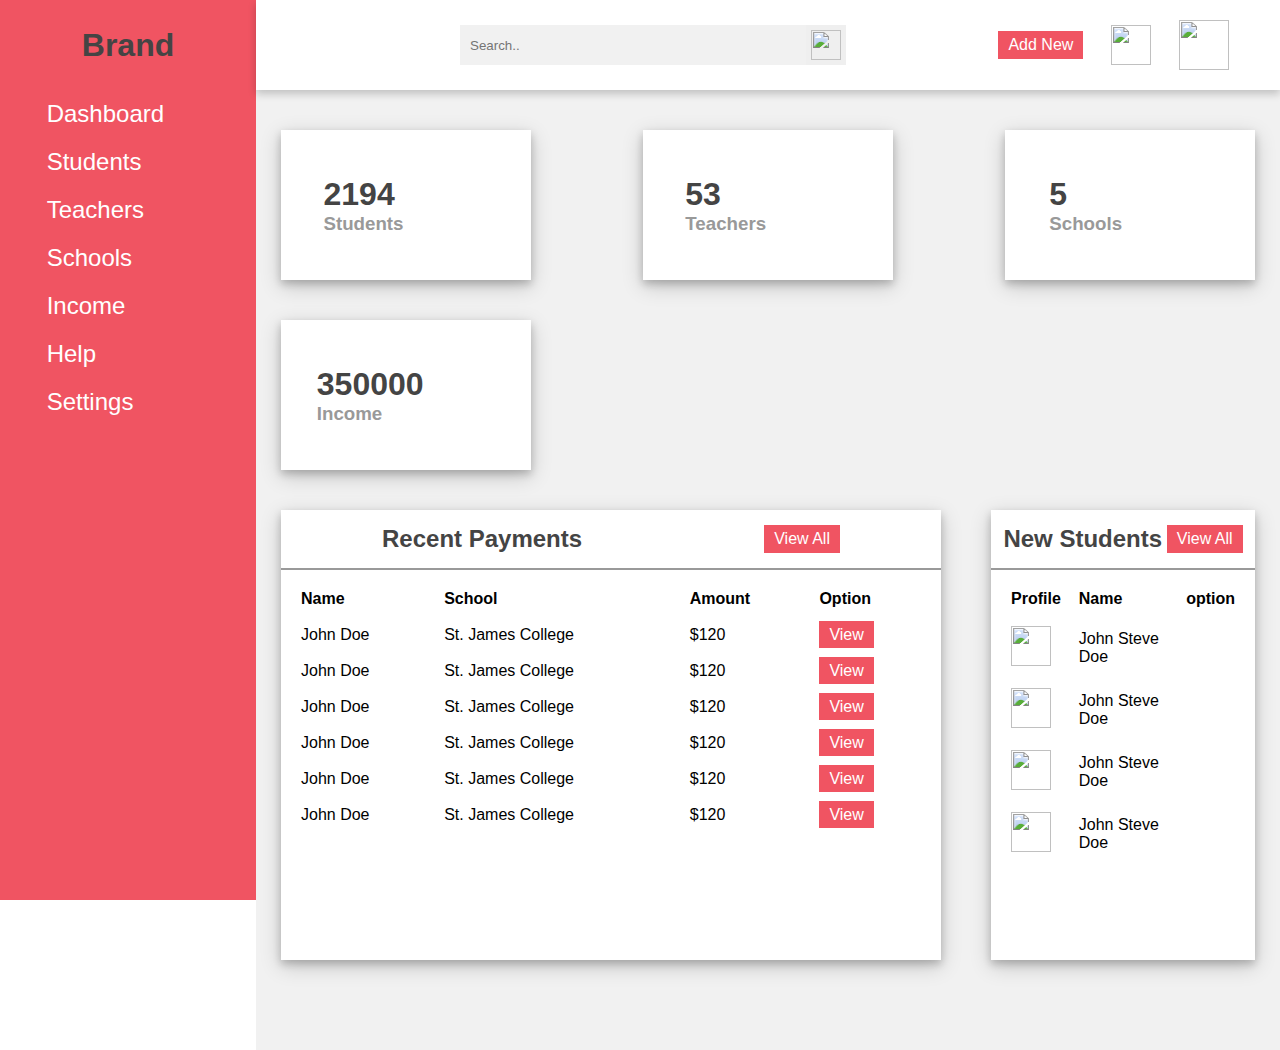
==== templates/dashboard.html @ 22568eae "first commit" ====
<!DOCTYPE html>
<html lang="en">
  <head>
    <meta charset="UTF-8" />
    <meta http-equiv="X-UA-Compatible" content="IE=edge" />
    <meta name="viewport" content="width=device-width, initial-scale=1.0" />
    <link rel="stylesheet" href="../assets/css/dashboardstyle.css" />
    <title>Admin Panel</title>
  </head>

  <body>
    <div class="side-menu">
      <div class="brand-name">
        <h1>Brand</h1>
      </div>
      <ul>
        <li>
          <img src="dashboard (2).png" alt="" />&nbsp; <span>Dashboard</span>
        </li>
        <li>
          <img src="reading-book (1).png" alt="" />&nbsp;<span>Students</span>
        </li>
        <li><img src="teacher2.png" alt="" />&nbsp;<span>Teachers</span></li>
        <li><img src="school.png" alt="" />&nbsp;<span>Schools</span></li>
        <li><img src="payment.png" alt="" />&nbsp;<span>Income</span></li>
        <li>
          <img src="help-web-button.png" alt="" />&nbsp; <span>Help</span>
        </li>
        <li><img src="settings.png" alt="" />&nbsp;<span>Settings</span></li>
      </ul>
    </div>
    <div class="container">
      <div class="header">
        <div class="nav">
          <div class="search">
            <input type="text" placeholder="Search.." />
            <button type="submit"><img src="search.png" alt="" /></button>
          </div>
          <div class="user">
            <a href="#" class="btn">Add New</a>
            <img src="notifications.png" alt="" />
            <div class="img-case">
              <img src="user.png" alt="" />
            </div>
          </div>
        </div>
      </div>
      <div class="content">
        <div class="cards">
          <div class="card">
            <div class="box">
              <h1>2194</h1>
              <h3>Students</h3>
            </div>
            <div class="icon-case">
              <img src="students.png" alt="" />
            </div>
          </div>
          <div class="card">
            <div class="box">
              <h1>53</h1>
              <h3>Teachers</h3>
            </div>
            <div class="icon-case">
              <img src="teachers.png" alt="" />
            </div>
          </div>
          <div class="card">
            <div class="box">
              <h1>5</h1>
              <h3>Schools</h3>
            </div>
            <div class="icon-case">
              <img src="schools.png" alt="" />
            </div>
          </div>
          <div class="card">
            <div class="box">
              <h1>350000</h1>
              <h3>Income</h3>
            </div>
            <div class="icon-case">
              <img src="income.png" alt="" />
            </div>
          </div>
        </div>
        <div class="content-2">
          <div class="recent-payments">
            <div class="title">
              <h2>Recent Payments</h2>
              <a href="#" class="btn">View All</a>
            </div>
            <table>
              <tr>
                <th>Name</th>
                <th>School</th>
                <th>Amount</th>
                <th>Option</th>
              </tr>
              <tr>
                <td>John Doe</td>
                <td>St. James College</td>
                <td>$120</td>
                <td><a href="#" class="btn">View</a></td>
              </tr>
              <tr>
                <td>John Doe</td>
                <td>St. James College</td>
                <td>$120</td>
                <td><a href="#" class="btn">View</a></td>
              </tr>
              <tr>
                <td>John Doe</td>
                <td>St. James College</td>
                <td>$120</td>
                <td><a href="#" class="btn">View</a></td>
              </tr>
              <tr>
                <td>John Doe</td>
                <td>St. James College</td>
                <td>$120</td>
                <td><a href="#" class="btn">View</a></td>
              </tr>
              <tr>
                <td>John Doe</td>
                <td>St. James College</td>
                <td>$120</td>
                <td><a href="#" class="btn">View</a></td>
              </tr>
              <tr>
                <td>John Doe</td>
                <td>St. James College</td>
                <td>$120</td>
                <td><a href="#" class="btn">View</a></td>
              </tr>
            </table>
          </div>
          <div class="new-students">
            <div class="title">
              <h2>New Students</h2>
              <a href="#" class="btn">View All</a>
            </div>
            <table>
              <tr>
                <th>Profile</th>
                <th>Name</th>
                <th>option</th>
              </tr>
              <tr>
                <td><img src="user.png" alt="" /></td>
                <td>John Steve Doe</td>
                <td><img src="info.png" alt="" /></td>
              </tr>
              <tr>
                <td><img src="user.png" alt="" /></td>
                <td>John Steve Doe</td>
                <td><img src="info.png" alt="" /></td>
              </tr>
              <tr>
                <td><img src="user.png" alt="" /></td>
                <td>John Steve Doe</td>
                <td><img src="info.png" alt="" /></td>
              </tr>
              <tr>
                <td><img src="user.png" alt="" /></td>
                <td>John Steve Doe</td>
                <td><img src="info.png" alt="" /></td>
              </tr>
            </table>
          </div>
        </div>
      </div>
    </div>
  </body>
</html>
---- assets/css/dashboardstyle.css ----
* {
    margin: 0;
    padding: 0;
    box-sizing: border-box;
    font-family: 'Poppins', sans-serif;
}
body {
    min-height: 100vh;
}
a {
    text-decoration: none;
}
li {
    list-style: none;
}
h1,
h2 {
    color: #444;
}
h3 {
    color: #999;
}
.btn {
    background: #f05462;
    color: white;
    padding: 5px 10px;
    text-align: center;
}
.btn:hover {
    color: #f05462;
    background: white;
    padding: 3px 8px;
    border: 2px solid #f05462;
}
.title {
    display: flex;
    align-items: center;
    justify-content: space-around;
    padding: 15px 10px;
    border-bottom: 2px solid #999;
}
table {
    padding: 10px;
}
th,
td {
    text-align: left;
    padding: 8px;
}
.side-menu {
    position: fixed;
    background: #f05462;
    width: 20vw;
    min-height: 100vh;
    display: flex;
    flex-direction: column;
}
.side-menu .brand-name {
    height: 10vh;
    display: flex;
    align-items: center;
    justify-content: center;
}
.side-menu li {
    font-size: 24px;
    padding: 10px 40px;
    color: white;
    display: flex;
    align-items: center;
}
.side-menu li:hover {
    background: white;
    color: #f05462;
}
.container {
    position: absolute;
    right: 0;
    width: 80vw;
    height: 100vh;
    background: #f1f1f1;
}
.container .header {
    position: fixed;
    top: 0;
    right: 0;
    width: 80vw;
    height: 10vh;
    background: white;
    display: flex;
    align-items: center;
    justify-content: center;
    box-shadow: 0 4px 8px 0 rgba(0, 0, 0, 0.2);
    z-index: 1;
}
.container .header .nav {
    width: 90%;
    display: flex;
    align-items: center;
}
.container .header .nav .search {
    flex: 3;
    display: flex;
    justify-content: center;
}
.container .header .nav .search input[type=text] {
    border: none;
    background: #f1f1f1;
    padding: 10px;
    width: 50%;
}
.container .header .nav .search button {
    width: 40px;
    height: 40px;
    border: none;
    display: flex;
    align-items: center;
    justify-content: center;
}
.container .header .nav .search button img {
    width: 30px;
    height: 30px;
}
.container .header .nav .user {
    flex: 1;
    display: flex;
    justify-content: space-between;
    align-items: center;
}
.container .header .nav .user img {
    width: 40px;
    height: 40px;
}
.container .header .nav .user .img-case {
    position: relative;
    width: 50px;
    height: 50px;
}
.container .header .nav .user .img-case img {
    position: absolute;
    top: 0;
    left: 0;
    width: 100%;
    height: 100%;
}
.container .content {
    position: relative;
    margin-top: 10vh;
    min-height: 90vh;
    background: #f1f1f1;
}
.container .content .cards {
    padding: 20px 15px;
    display: flex;
    align-items: center;
    justify-content: space-between;
    flex-wrap: wrap;
}
.container .content .cards .card {
    width: 250px;
    height: 150px;
    background: white;
    margin: 20px 10px;
    display: flex;
    align-items: center;
    justify-content: space-around;
    box-shadow: 0 4px 8px 0 rgba(0, 0, 0, 0.2), 0 6px 20px 0 rgba(0, 0, 0, 0.19);
}
.container .content .content-2 {
    min-height: 60vh;
    display: flex;
    justify-content: space-around;
    align-items: flex-start;
    flex-wrap: wrap;
}
.container .content .content-2 .recent-payments {
    min-height: 50vh;
    flex: 5;
    background: white;
    margin: 0 25px 25px 25px;
    box-shadow: 0 4px 8px 0 rgba(0, 0, 0, 0.2), 0 6px 20px 0 rgba(0, 0, 0, 0.19);
    display: flex;
    flex-direction: column;
}
.container .content .content-2 .new-students {
    flex: 2;
    background: white;
    min-height: 50vh;
    margin: 0 25px;
    box-shadow: 0 4px 8px 0 rgba(0, 0, 0, 0.2), 0 6px 20px 0 rgba(0, 0, 0, 0.19);
    display: flex;
    flex-direction: column;
}
.container .content .content-2 .new-students table td:nth-child(1) img {
    height: 40px;
    width: 40px;
}
@media screen and (max-width: 1050px) {
    .side-menu li {
        font-size: 18px;
    }
}
@media screen and (max-width: 940px) {
    .side-menu li span {
        display: none;
    }
    .side-menu {
        align-items: center;
    }
    .side-menu li img {
        width: 40px;
        height: 40px;
    }
    .side-menu li:hover {
        background: #f05462;
        padding: 8px 38px;
        border: 2px solid white;
    }
}
@media screen and (max-width:536px) {
    .brand-name h1 {
        font-size: 16px;
    }
    .container .content .cards {
        justify-content: center;
    }
    .side-menu li img {
        width: 30px;
        height: 30px;
    }
    .container .content .content-2 .recent-payments table th:nth-child(2),
    .container .content .content-2 .recent-payments table td:nth-child(2) {
        display: none;
    }
}
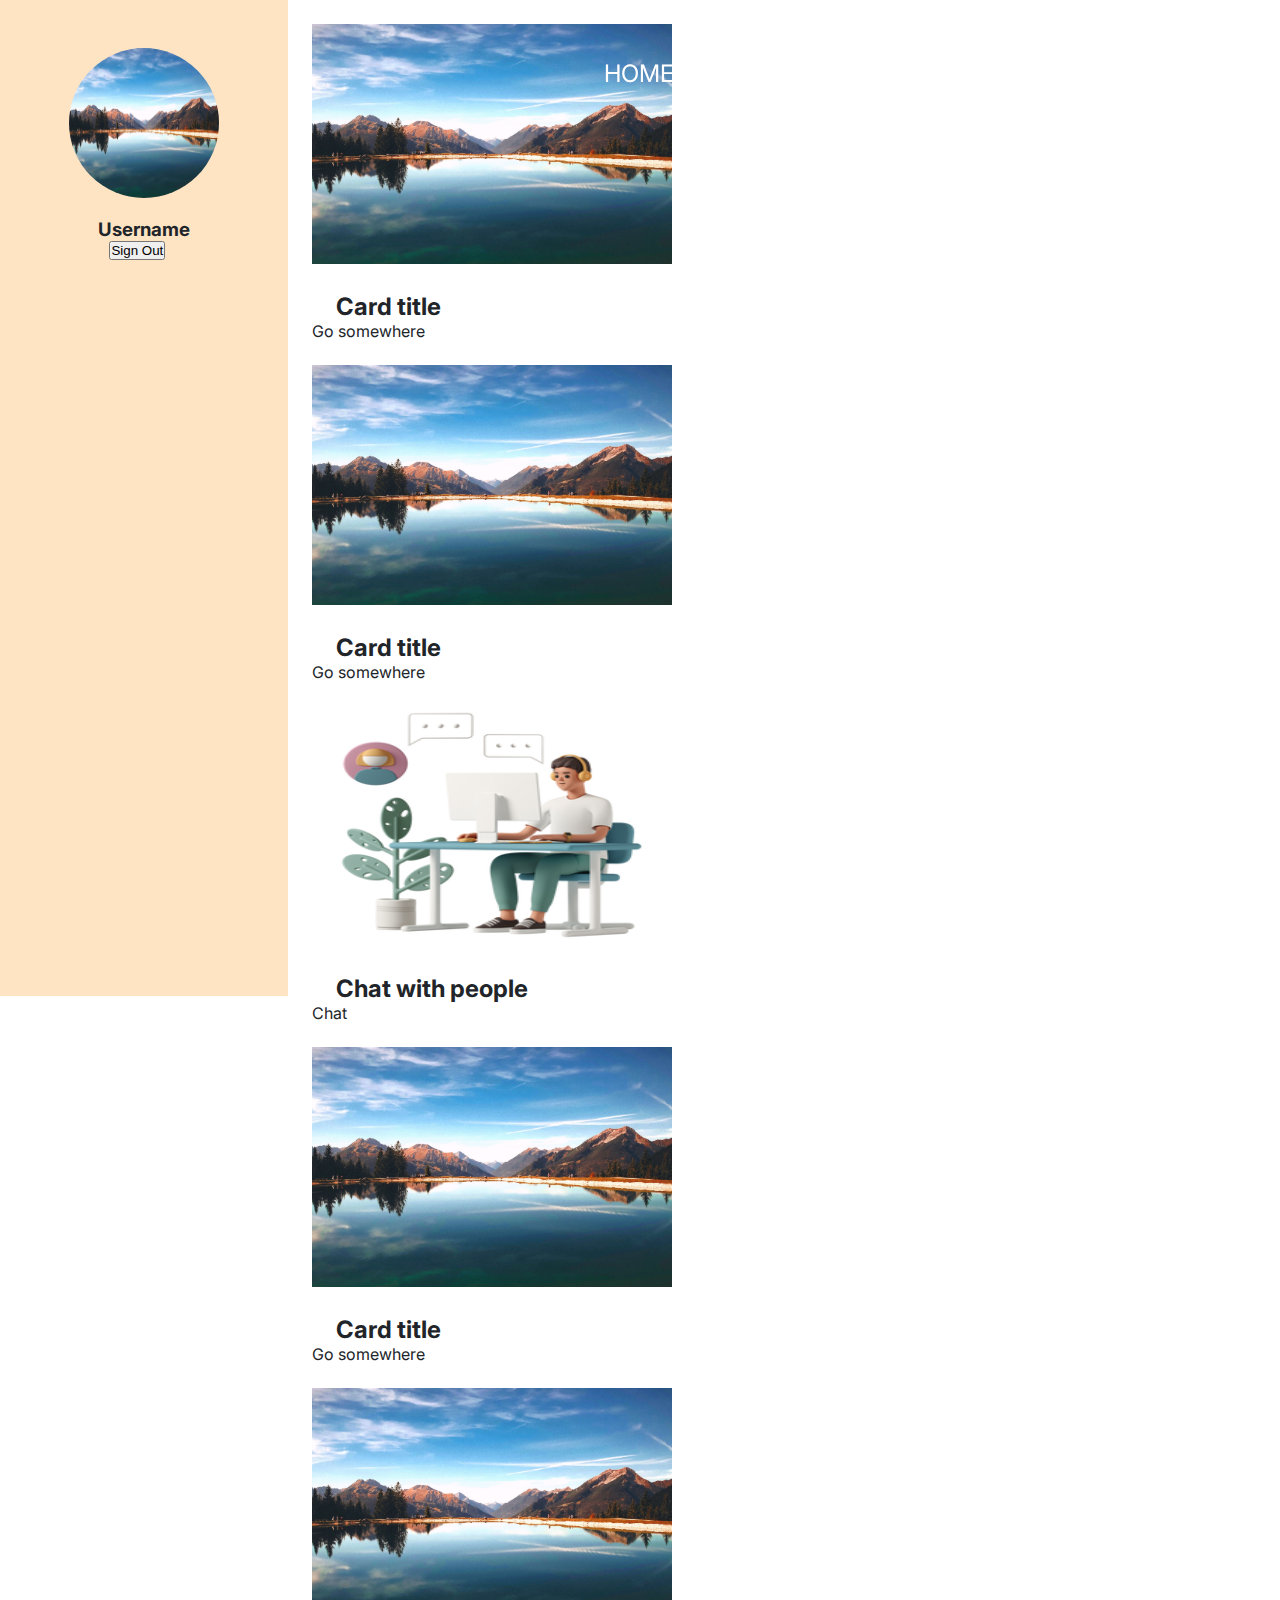
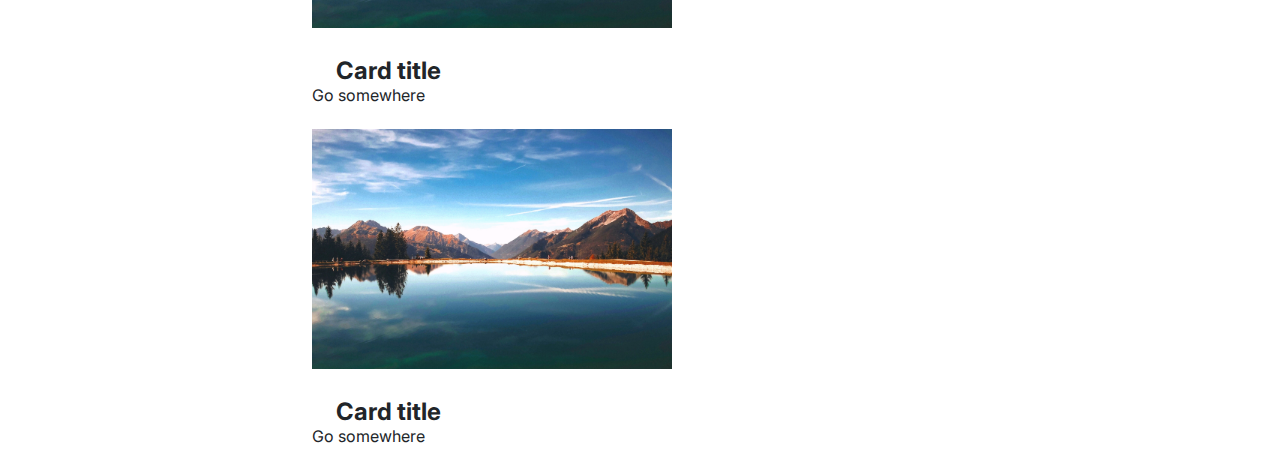
==== commit 6e7f45c9: "add dashboard" ====
--- a/templates/dashboard.html
+++ b/templates/dashboard.html
@@ -1,175 +1,100 @@
 <!DOCTYPE html>
 <html lang="en">
-  <head>
-    <meta charset="UTF-8" />
-    <meta http-equiv="X-UA-Compatible" content="IE=edge" />
-    <meta name="viewport" content="width=device-width, initial-scale=1.0" />
-    <link rel="stylesheet" href="../assets/css/dashboardstyle.css" />
-    <title>Admin Panel</title>
-  </head>
+<head>
+  <meta charset="UTF-8">
+  <meta http-equiv="X-UA-Compatible" content="IE=edge">
+  <meta name="viewport" content="width=device-width, initial-scale=1.0">
+  <title>Dashboard</title>
+  <link href="https://cdn.jsdelivr.net/npm/bootstrap@5.2.0/dist/css/bootstrap.min.css" rel="stylesheet" integrity="sha384-gH2yIJqKdNHPEq0n4Mqa/HGKIhSkIHeL5AyhkYV8i59U5AR6csBvApHHNl/vI1Bx" crossorigin="anonymous">
+  <link rel="stylesheet" href="../assets/css/dashboardstyle.css">
+  <link rel="stylesheet" href="../assets/css/style.css">
+  <style>
+    .navbar{
+      position: relative;
+      top: 0;
+    }
+  </style>
+</head>
+<body>
+  <nav id="navbar" class="navbar">
+    <input type="checkbox" id="check">
+    <label for="check">
+        <div class="burger" id="burger">
+            <div class="line"></div>
+            <div class="line"></div>
+            <div class="line"></div>
+        </div>
+    </label>
+    
+    <label class="logo" onclick="location.href='../index'"><i class="fa fa-earth"></i> Travel
+</label>
+    <ul class="nav-list">
+        <li><a href="../templates/index.html">Home</a></li>
+        <li><a href="../templates/dashboard.html">dashboard</a></li>
+        <li><a href="signup.html">Signup</a></li>
+        <li><a href="login.html">Login</a></li>
+    </ul>
+</nav>
+  <div class="sidebar">
+    <div class="icon"><img src="../assets/images/1.jpg" alt=""></div>
+    <h3 class="username">Username</h3>
+    <button class="signoutbtn">Sign Out</button>
+  </div>
+  <div class="container text-center">
+    <div class="row">
+      <div class="col"><div class="card"   >
+        <img src="../assets/images/1.jpg" class="card-img-top" alt="...">
+        <div class="card-body">
+          <h5 class="card-title">Card title</h5>
+           
+          <a href="#" class="btn btn-primary">Go somewhere</a>
+        </div>
+      </div></div>
+      <div class="col"><div class="card" >
+        <img src="../assets/images/1.jpg" class="card-img-top" alt="...">
+        <div class="card-body">
+          <h5 class="card-title">Card title</h5>
+           
+          <a href="#" class="btn btn-primary">Go somewhere</a>
+        </div>
+      </div></div>
+      <div class="col"><div class="card"   >
+        <img src="../assets/images/chat.png" class="card-img-top" alt="...">
+        <div class="card-body">
+          <h5 class="card-title">Chat with people</h5>
+           
+          <a href="#" class="btn btn-primary">Chat</a>
+        </div>
+      </div></div>
+    </div>
+    <div class="row">
+      <div class="col"><div class="card"   >
+        <img src="../assets/images/1.jpg" class="card-img-top" alt="...">
+        <div class="card-body">
+          <h5 class="card-title">Card title</h5>
+           
+          <a href="#" class="btn btn-primary">Go somewhere</a>
+        </div>
+      </div></div>
+      <div class="col"><div class="card"   >
+        <img src="../assets/images/1.jpg" class="card-img-top" alt="...">
+        <div class="card-body">
+          <h5 class="card-title">Card title</h5>
+           
+          <a href="#" class="btn btn-primary">Go somewhere</a>
+        </div>
+      </div></div>
+      <div class="col"><div class="card"   >
+        <img src="../assets/images/1.jpg" class="card-img-top" alt="...">
+        <div class="card-body">
+          <h5 class="card-title">Card title</h5>
+           
+          <a href="#" class="btn btn-primary">Go somewhere</a>
+        </div>
+      </div></div>
+    </div>
+  </div>
+</body>
+<script src="https://cdn.jsdelivr.net/npm/bootstrap@5.2.0/dist/js/bootstrap.bundle.min.js" integrity="sha384-A3rJD856KowSb7dwlZdYEkO39Gagi7vIsF0jrRAoQmDKKtQBHUuLZ9AsSv4jD4Xa" crossorigin="anonymous"></script>
 
-  <body>
-    <div class="side-menu">
-      <div class="brand-name">
-        <h1>Brand</h1>
-      </div>
-      <ul>
-        <li>
-          <img src="dashboard (2).png" alt="" />&nbsp; <span>Dashboard</span>
-        </li>
-        <li>
-          <img src="reading-book (1).png" alt="" />&nbsp;<span>Students</span>
-        </li>
-        <li><img src="teacher2.png" alt="" />&nbsp;<span>Teachers</span></li>
-        <li><img src="school.png" alt="" />&nbsp;<span>Schools</span></li>
-        <li><img src="payment.png" alt="" />&nbsp;<span>Income</span></li>
-        <li>
-          <img src="help-web-button.png" alt="" />&nbsp; <span>Help</span>
-        </li>
-        <li><img src="settings.png" alt="" />&nbsp;<span>Settings</span></li>
-      </ul>
-    </div>
-    <div class="container">
-      <div class="header">
-        <div class="nav">
-          <div class="search">
-            <input type="text" placeholder="Search.." />
-            <button type="submit"><img src="search.png" alt="" /></button>
-          </div>
-          <div class="user">
-            <a href="#" class="btn">Add New</a>
-            <img src="notifications.png" alt="" />
-            <div class="img-case">
-              <img src="user.png" alt="" />
-            </div>
-          </div>
-        </div>
-      </div>
-      <div class="content">
-        <div class="cards">
-          <div class="card">
-            <div class="box">
-              <h1>2194</h1>
-              <h3>Students</h3>
-            </div>
-            <div class="icon-case">
-              <img src="students.png" alt="" />
-            </div>
-          </div>
-          <div class="card">
-            <div class="box">
-              <h1>53</h1>
-              <h3>Teachers</h3>
-            </div>
-            <div class="icon-case">
-              <img src="teachers.png" alt="" />
-            </div>
-          </div>
-          <div class="card">
-            <div class="box">
-              <h1>5</h1>
-              <h3>Schools</h3>
-            </div>
-            <div class="icon-case">
-              <img src="schools.png" alt="" />
-            </div>
-          </div>
-          <div class="card">
-            <div class="box">
-              <h1>350000</h1>
-              <h3>Income</h3>
-            </div>
-            <div class="icon-case">
-              <img src="income.png" alt="" />
-            </div>
-          </div>
-        </div>
-        <div class="content-2">
-          <div class="recent-payments">
-            <div class="title">
-              <h2>Recent Payments</h2>
-              <a href="#" class="btn">View All</a>
-            </div>
-            <table>
-              <tr>
-                <th>Name</th>
-                <th>School</th>
-                <th>Amount</th>
-                <th>Option</th>
-              </tr>
-              <tr>
-                <td>John Doe</td>
-                <td>St. James College</td>
-                <td>$120</td>
-                <td><a href="#" class="btn">View</a></td>
-              </tr>
-              <tr>
-                <td>John Doe</td>
-                <td>St. James College</td>
-                <td>$120</td>
-                <td><a href="#" class="btn">View</a></td>
-              </tr>
-              <tr>
-                <td>John Doe</td>
-                <td>St. James College</td>
-                <td>$120</td>
-                <td><a href="#" class="btn">View</a></td>
-              </tr>
-              <tr>
-                <td>John Doe</td>
-                <td>St. James College</td>
-                <td>$120</td>
-                <td><a href="#" class="btn">View</a></td>
-              </tr>
-              <tr>
-                <td>John Doe</td>
-                <td>St. James College</td>
-                <td>$120</td>
-                <td><a href="#" class="btn">View</a></td>
-              </tr>
-              <tr>
-                <td>John Doe</td>
-                <td>St. James College</td>
-                <td>$120</td>
-                <td><a href="#" class="btn">View</a></td>
-              </tr>
-            </table>
-          </div>
-          <div class="new-students">
-            <div class="title">
-              <h2>New Students</h2>
-              <a href="#" class="btn">View All</a>
-            </div>
-            <table>
-              <tr>
-                <th>Profile</th>
-                <th>Name</th>
-                <th>option</th>
-              </tr>
-              <tr>
-                <td><img src="user.png" alt="" /></td>
-                <td>John Steve Doe</td>
-                <td><img src="info.png" alt="" /></td>
-              </tr>
-              <tr>
-                <td><img src="user.png" alt="" /></td>
-                <td>John Steve Doe</td>
-                <td><img src="info.png" alt="" /></td>
-              </tr>
-              <tr>
-                <td><img src="user.png" alt="" /></td>
-                <td>John Steve Doe</td>
-                <td><img src="info.png" alt="" /></td>
-              </tr>
-              <tr>
-                <td><img src="user.png" alt="" /></td>
-                <td>John Steve Doe</td>
-                <td><img src="info.png" alt="" /></td>
-              </tr>
-            </table>
-          </div>
-        </div>
-      </div>
-    </div>
-  </body>
 </html>
--- a/assets/css/dashboardstyle.css
+++ b/assets/css/dashboardstyle.css
@@ -1,234 +1,36 @@
-* {
+*{
     margin: 0;
     padding: 0;
-    box-sizing: border-box;
-    font-family: 'Poppins', sans-serif;
 }
-body {
-    min-height: 100vh;
+
+.card{
+    margin: 1.5em;
+    /* height: 30vh; */
+  }
+
+  .card-img-top{
+    width: 100%;
+    height: 15rem;
+  }
+body{
+    display: flex;
 }
-a {
-    text-decoration: none;
-}
-li {
-    list-style: none;
-}
-h1,
-h2 {
-    color: #444;
-}
-h3 {
-    color: #999;
-}
-.btn {
-    background: #f05462;
-    color: white;
-    padding: 5px 10px;
-    text-align: center;
-}
-.btn:hover {
-    color: #f05462;
-    background: white;
-    padding: 3px 8px;
-    border: 2px solid #f05462;
-}
-.title {
-    display: flex;
-    align-items: center;
-    justify-content: space-around;
-    padding: 15px 10px;
-    border-bottom: 2px solid #999;
-}
-table {
-    padding: 10px;
-}
-th,
-td {
-    text-align: left;
-    padding: 8px;
-}
-.side-menu {
-    position: fixed;
-    background: #f05462;
-    width: 20vw;
-    min-height: 100vh;
+
+.sidebar{
+    background-color: bisque;
+    position: relative;
     display: flex;
     flex-direction: column;
+    height: 100vh;
+    width: 15vw;
+    align-items: center;
+    padding: 3em;
 }
-.side-menu .brand-name {
-    height: 10vh;
-    display: flex;
-    align-items: center;
-    justify-content: center;
-}
-.side-menu li {
-    font-size: 24px;
-    padding: 10px 40px;
-    color: white;
-    display: flex;
-    align-items: center;
-}
-.side-menu li:hover {
-    background: white;
-    color: #f05462;
-}
-.container {
-    position: absolute;
-    right: 0;
-    width: 80vw;
-    height: 100vh;
-    background: #f1f1f1;
-}
-.container .header {
-    position: fixed;
-    top: 0;
-    right: 0;
-    width: 80vw;
-    height: 10vh;
-    background: white;
-    display: flex;
-    align-items: center;
-    justify-content: center;
-    box-shadow: 0 4px 8px 0 rgba(0, 0, 0, 0.2);
-    z-index: 1;
-}
-.container .header .nav {
-    width: 90%;
-    display: flex;
-    align-items: center;
-}
-.container .header .nav .search {
-    flex: 3;
-    display: flex;
-    justify-content: center;
-}
-.container .header .nav .search input[type=text] {
-    border: none;
-    background: #f1f1f1;
-    padding: 10px;
-    width: 50%;
-}
-.container .header .nav .search button {
-    width: 40px;
-    height: 40px;
-    border: none;
-    display: flex;
-    align-items: center;
-    justify-content: center;
-}
-.container .header .nav .search button img {
-    width: 30px;
-    height: 30px;
-}
-.container .header .nav .user {
-    flex: 1;
-    display: flex;
-    justify-content: space-between;
-    align-items: center;
-}
-.container .header .nav .user img {
-    width: 40px;
-    height: 40px;
-}
-.container .header .nav .user .img-case {
-    position: relative;
-    width: 50px;
-    height: 50px;
-}
-.container .header .nav .user .img-case img {
-    position: absolute;
-    top: 0;
-    left: 0;
-    width: 100%;
-    height: 100%;
-}
-.container .content {
-    position: relative;
-    margin-top: 10vh;
-    min-height: 90vh;
-    background: #f1f1f1;
-}
-.container .content .cards {
-    padding: 20px 15px;
-    display: flex;
-    align-items: center;
-    justify-content: space-between;
-    flex-wrap: wrap;
-}
-.container .content .cards .card {
-    width: 250px;
+
+.icon img{
     height: 150px;
-    background: white;
-    margin: 20px 10px;
-    display: flex;
-    align-items: center;
-    justify-content: space-around;
-    box-shadow: 0 4px 8px 0 rgba(0, 0, 0, 0.2), 0 6px 20px 0 rgba(0, 0, 0, 0.19);
-}
-.container .content .content-2 {
-    min-height: 60vh;
-    display: flex;
-    justify-content: space-around;
-    align-items: flex-start;
-    flex-wrap: wrap;
-}
-.container .content .content-2 .recent-payments {
-    min-height: 50vh;
-    flex: 5;
-    background: white;
-    margin: 0 25px 25px 25px;
-    box-shadow: 0 4px 8px 0 rgba(0, 0, 0, 0.2), 0 6px 20px 0 rgba(0, 0, 0, 0.19);
-    display: flex;
-    flex-direction: column;
-}
-.container .content .content-2 .new-students {
-    flex: 2;
-    background: white;
-    min-height: 50vh;
-    margin: 0 25px;
-    box-shadow: 0 4px 8px 0 rgba(0, 0, 0, 0.2), 0 6px 20px 0 rgba(0, 0, 0, 0.19);
-    display: flex;
-    flex-direction: column;
-}
-.container .content .content-2 .new-students table td:nth-child(1) img {
-    height: 40px;
-    width: 40px;
-}
-@media screen and (max-width: 1050px) {
-    .side-menu li {
-        font-size: 18px;
-    }
-}
-@media screen and (max-width: 940px) {
-    .side-menu li span {
-        display: none;
-    }
-    .side-menu {
-        align-items: center;
-    }
-    .side-menu li img {
-        width: 40px;
-        height: 40px;
-    }
-    .side-menu li:hover {
-        background: #f05462;
-        padding: 8px 38px;
-        border: 2px solid white;
-    }
-}
-@media screen and (max-width:536px) {
-    .brand-name h1 {
-        font-size: 16px;
-    }
-    .container .content .cards {
-        justify-content: center;
-    }
-    .side-menu li img {
-        width: 30px;
-        height: 30px;
-    }
-    .container .content .content-2 .recent-payments table th:nth-child(2),
-    .container .content .content-2 .recent-payments table td:nth-child(2) {
-        display: none;
-    }
+    width: 150px;
+    border-radius: 50%;
+    margin: auto;
+    margin-bottom: 1em
 }--- a/assets/css/style.css
+++ b/assets/css/style.css
@@ -0,0 +1,673 @@
+@import url('https://fonts.googleapis.com/css2?family=Inter:wght@200;400;600&display=swap');
+
+@import url('https://fonts.googleapis.com/css2?family=Philosopher:wght@700&display=swap');
+@import url('https://fonts.googleapis.com/css2?family=Righteous&display=swap');
+* {
+    margin: 0;
+    padding: 0;
+
+}
+
+body {
+    font-family: 'Inter', sans-serif;
+    color: #212529;
+}
+
+a {
+    color: inherit;
+    text-decoration: none;
+}
+
+.navbar {
+    /* background: antiquewhite; */
+    height: auto;
+    width: 100%;
+    display: block;
+    z-index: 1;
+    background-color: transparent;
+    box-shadow: 0 0 10px 0 solid #212529;
+    position: absolute;
+
+}
+
+.navbar a {
+    border-bottom: none;
+}
+
+.navWhite {
+    background-color: #EBF8B8;
+}
+
+.logo {
+    /* font-size: 35px;
+    line-height: 80px;
+    /* padding: 0 100px; */
+    /* font-weight: bold;
+    display: flex;
+    color: #fff; */
+    margin: 5px 5vw 2vh -25vw;
+    width: 225px;
+    height: auto;
+    cursor: pointer;
+    font-family: 'Philosopher', sans-serif;
+    font-size: 2em;
+    color: #fff;
+    text-transform: uppercase;
+    display: flex;
+}
+
+.logo i {
+    margin: 0.5rem 1rem;
+    size: 2em;
+}
+
+svg {
+    background-color: #E2ECFF;
+
+}
+
+.mainHeading {
+    display: flex;
+    justify-content: center;
+    align-items: center;
+    color: #ffffff;
+    margin: auto;
+    font-family: "Open Sans", -apple-system, BlinkMacSystemFont, "Segoe UI", Roboto, "Helvetica Neue", Arial, sans-serif, "Apple Color Emoji", "Segoe UI Emoji", "Segoe UI Symbol", "Noto Color Emoji";
+    height: 80%;
+    flex-direction: column;
+    padding: 0 50px;
+}
+
+.catchline {
+    display: flex;
+    font-size: 60px;
+    text-align: center;
+    font-weight: 800;
+    font-family: 'Righteous', cursive;
+}
+
+.subtext {
+    display: flex;
+    font-size: 25px;
+    text-align: center;
+    font-weight: 600;
+}
+
+.travel-form{
+    background-color: transparent;
+    margin: 25vh 5vw 25vh 5vw;
+    display: flex;
+    padding: 5em;
+}
+
+.nav-list {
+    display: flex;
+    margin-right: 20px;
+    margin-bottom: 0;
+    justify-content: right;
+    /* background-color: antiquewhite; */
+    /* z-index: inherit; */
+}
+
+.nav-list li {
+    display: flex;
+    /* line-height: 80px; */
+    margin: 0 40px;
+}
+
+
+.nav-list li a {
+    font-size: 1.5rem;
+    text-transform: uppercase;
+    text-decoration: none;
+    color: #fff;
+}
+.nav-list li a:hover {
+    color: rgb(0, 255, 0);
+    
+}
+
+.line {
+    width: 33px;
+    height: 2px;
+    margin: 5px 3px;
+    background-color: #212529;
+}
+
+.burger {
+    position: absolute;
+    right: 5%;
+    top: 25px;
+    cursor: pointer;
+    display: none;
+    color: #fff;
+}
+
+#check {
+    display: none;
+}
+
+.background {
+    background: rgba(118, 118, 118, 0.55) no-repeat center center;
+    background-size: cover;
+    background-blend-mode: darken;
+    height: 90vh;
+    position: relative;
+    display: flex;
+    /* background-attachment: fixed; */
+    /* top: -75px; */
+    /* z-index: -1; */
+    /* margin-bottom: 3rem; */
+    background-image: url('/assets/images/1.jpg');
+}
+
+.form-h{
+    font-size: 2em;
+    margin-bottom: 1em;
+    color: #EBF8B8;
+}
+
+.info-lines {
+    background-color: #002366;
+    color: #ffffff;
+    padding: 3rem 0 0 0;
+    color: #fff;
+}
+
+svg.lower-wave {
+    top: -10vh;
+    position: relative;
+}
+
+.b-text,
+.s-text {
+    display: flex;
+    font-size: 3em;
+    justify-content: center;
+
+}
+
+.s-text {
+    font-size: 2em;
+    font-weight: 200;
+}
+
+.cards {
+    /* width: 100%; */
+    height: 75vh;
+    display: flex;
+}
+
+.cards-container {
+    display: flex;
+    /* height: 100%; */
+    /* flex-direction: row; */
+    justify-content: space-between;
+    padding: 0 10vw 10vh 10vw;
+
+}
+
+.card-items {
+    display: flex;
+    width: 25vw;
+    /* height: auto; */
+    border-radius: 8px;
+    flex-direction: column;
+    color: black;
+    padding-bottom: 1em;
+    box-shadow: 0 0 5px 0 rgba(0, 0, 0, 0.2);
+    transition: all 0.5s;
+}
+
+.card-image img {
+    width: 100%;
+    height: auto;
+    border-radius: 8px 8px 0px 0px;
+}
+
+.card-items:hover {
+    width: 26vw;
+    
+}
+
+.card-title {
+    font-size: 1.5em;
+    margin: 1em 1em 0 1em;
+}
+
+.card-subtitle {
+    font-size: 16px;
+    margin: 24px;
+    font-weight: 200;
+}
+
+svg {
+    transform: rotate(180deg);
+}
+
+#testimonials {
+    text-align: center;
+    color: #000;
+    width: 100vw;
+}
+
+.carousel-item {
+    padding: 7% 15%;
+}
+.carousel-control-prev-icon,.carousel-control-next-icon{
+    background-color: black;
+}
+.new{
+    display: flex;
+    flex-direction: column;
+    align-items: center;
+}
+.revimg{
+    width: 180px;
+    height: 180px;
+    border-radius: 50%;
+    margin-top: 10px;
+}
+.revimg img{
+    width: 100%;
+    border-radius: 50%;
+    height: 100%;
+}
+.imgt {
+    width: 13%;
+    border-radius: 100%;
+    margin: 20px;
+}
+
+@media only screen and (max-width: 750px) {
+    .logo {
+        filter: none;
+        padding: 0;
+    }
+
+    .burger {
+        display: block;
+    }
+
+    .navbar {
+        position: relative;
+    }
+
+    .nav-list {
+        display: none;
+        position: absolute;
+        width: 100%;
+        height: auto;
+        /* top: -250px; */
+        top: 79px;
+        left: 0;
+        text-align: center;
+        transition: all 0.5s;
+        background-color: #fff;
+    }
+
+    .nav-list li {
+        display: block;
+        transition: all 0.5s;
+    }
+
+    .nav-list li a {
+        color: #000;
+    }
+
+    #check:checked~.nav-list {
+        display: block;
+        transition: all 1000ms;
+    }
+
+    .background {
+        height: 70vh;
+    }
+}
+
+@media (max-width: 992px) {
+    .cards-container {
+        flex-direction: column;
+        justify-content: center;
+    }
+
+    .card-items {
+        width: 300px;
+        margin: 1em;
+    }
+}
+
+@media (min-width: 751px) {
+    #navbar {
+        transition: background-color 0.2s;
+        /* Force Hardware Acceleration in WebKit */
+        transform: translate3d(0, 0, 0);
+        -webkit-backface-visibility: hidden;
+        backface-visibility: hidden;
+        position: absolute;
+    }
+
+    #navbar.is-fixed {
+        /* when the user scrolls down, we hide the header right above the viewport */
+        position: fixed;
+        top: -86px;
+        transition: transform 0.2s;
+        background-color: rgba(255, 255, 255, 0.7);
+        backdrop-filter: saturate(1.8) blur(20px);
+
+    }
+
+    #navbar.is-fixed li a {
+        color: #212529;
+    }
+
+    #navbar.is-fixed .logo {
+        color: #212529;
+    }
+
+    /* #navbar.is-fixed .svg-logo{
+        filter: none; */
+    #navbar.is-visible {
+        /* if the user changes the scrolling direction, we show the header */
+        transform: translate3d(0, 100%, 0);
+    }
+
+    .posts-div {
+        margin: 0;
+    }
+
+    .post-inner {
+        max-width: 85%;
+    }
+
+}
+
+.side-panel {
+    display: flex;
+    height: auto;
+    width: 25vw;
+    background-color: #0057F8;
+    color: #ffffff;
+}
+
+.side-panel-container {
+    display: inline;
+    margin-top: 25vh;
+    padding: 0 0 0 0rem;
+}
+
+.side-list {
+    margin-right: 2em;
+    padding: 0 0 0 5em;
+}
+
+li.side-items {
+    list-style: none;
+    font-size: 1.5em;
+    margin-bottom: 0.5em;
+    border: 5px;
+}
+
+.video-panel {
+    height: 150vh;
+    width: 75vw;
+    display: flex;
+    position: relative;
+}
+
+.video-frame {
+    width: auto;
+    height: auto;
+    margin: 15vh 10vh 30vh;
+    padding: 0%;
+}
+
+/* .footer{
+    height: 10vh;
+    font-size: 1em;
+    text-align: center;
+    margin: auto;
+} */
+
+.container1 {
+    min-width: 100%;
+    padding: 0;
+    z-index: 1;
+}
+
+.video-frame {
+    width: 960px;
+    height: 540px;
+}
+
+.main-content {
+    display: flex;
+    height: 1400px;
+}
+
+.comment-box {
+    margin-bottom: auto;
+}
+
+button--anthe {
+    font-family: bely-display, sans-serif;
+    color: #fff;
+    background: none;
+}
+
+button {
+    margin-right: 1em;
+}
+
+.next {
+    margin: 3em 35vw 3em 3em;
+}
+
+footer {
+    background-color: #217381
+}
+
+.home-desc {
+    display: none;
+}
+
+.hcb-icon {
+    display: none;
+}
+
+.white-space {
+    display: none;
+}
+
+/* .translate{
+    height: 50px;
+    width: 100px;
+} */
+
+/* .google_translate_element{
+    height: auto;
+    width: auto;
+}
+.goog-te-gadget-simple{
+    padding: 0;
+} */
+
+:root {
+    --start-color: #0575E6;
+    --end-color: #021B79;
+    --p-color: #929DA6;
+    --button-background: #0575E6;
+    --input-background: #e4eff8;
+    --radius-50: 50px;
+    --padding-15: 15px;
+}
+
+.content {
+    background: #fff;
+    padding: 40px;
+    width: 100%;
+    max-width: 500px;
+    min-width: 200px;
+    border-radius: 10px;
+    text-align: center;
+}
+
+.wrapper .content header h1 {
+    font-size: 230%;
+    margin-top: 0;
+}
+
+.wrapper .content section {
+    color: var(--p-color);
+    font-size: 15px;
+}
+
+.wrapper .content .hddh {
+    padding: 15px;
+}
+
+.wrapper .content .hddh input {
+    border: unset;
+    background-color: var(--input-background);
+    padding: 15px;
+    font-size: 13px;
+    border-radius: 50px;
+    width: 250px;
+}
+
+.wrapper .content .hddh button {
+    background-color: var(--button-background);
+    color: #fff;
+    border: unset;
+    width: 120px;
+    border-radius: 50px;
+    padding: 15px;
+    margin-left: 10px;
+    cursor: pointer;
+}
+
+.wrapper .content .hddh input:focus,
+.wrapper .content .hddh button:focus {
+    outline: none;
+}
+
+@media screen and (max-width: 720px) {
+    .wrapper .content {
+        margin-right: 20px !important;
+        margin-left: 20px !important;
+        padding: var(--padding-15);
+    }
+
+    .wrapper .content hddh input {
+        width: 200px;
+        margin-bottom: 10px;
+    }
+}
+
+
+.con1 {
+    background-color: #000;
+}
+
+.d-block {
+    width: fit-content;
+}
+
+.p11 {
+    font-size: xx-large;
+    font-family: "Open Sans", -apple-system, BlinkMacSystemFont, "Segoe UI", Roboto, "Helvetica Neue", Arial, sans-serif, "Apple Color Emoji", "Segoe UI Emoji", "Segoe UI Symbol", "Noto Color Emoji";
+}
+
+.class2 {
+    background-color: #8AB3FF;
+    ;
+}
+
+.gradient-custom-2 {
+    /* fallback for old browsers */
+    background: #fccb90;
+
+    /* Chrome 10-25, Safari 5.1-6 */
+    background: -webkit-linear-gradient(to right, #ee7724, #d8363a, #dd3675, #b44593);
+
+    /* W3C, IE 10+/ Edge, Firefox 16+, Chrome 26+, Opera 12+, Safari 7+ */
+    background: rgb(106, 106, 252);
+}
+
+@media (min-width: 768px) {
+    .gradient-form {
+        height: 100vh !important;
+    }
+}
+
+@media (min-width: 769px) {
+    .gradient-custom-2 {
+        border-top-right-radius: .3rem;
+        border-bottom-right-radius: .3rem;
+    }
+}
+
+.curve-edge {
+    border-top-right-radius: 2rem;
+    border-bottom-right-radius: 2rem;
+}
+
+.icon-grey{
+    color: gray;
+}
+
+.main {
+    background: black;
+    padding: 50px 0;
+    color: white;
+
+}
+.container1{
+    display:flex;
+    align-items: center;
+    justify-content: center;
+}
+.align-items-center{
+    width: 50vw;
+}
+.col1{
+    display:flex;
+    align-items: center;
+    justify-content: center;
+    margin-bottom: 20px;
+}
+.search{
+    display: flex;
+    flex-direction: row;
+    margin-right: 4rem;
+    width:50vw;
+}
+.inputbox{
+    width: 200px;
+    margin-right: 30px;
+    padding: 5px;
+    
+}
+input{
+    height: 34px;
+    background-color: transparent;
+    color: white;
+    border-radius: 10px;
+}
+.textpopular{
+    display: flex;
+    align-items: center;
+    justify-content:center;
+    padding: 2rem 0 0 0 ;
+    font-size: 2rem;
+}
+.textpopular1{
+    display: flex;
+    align-items: center;
+    justify-content:center;
+    padding: 2rem;
+    font-size: 1rem;
+}
+.input-group-text{
+    height: 34px;
+}
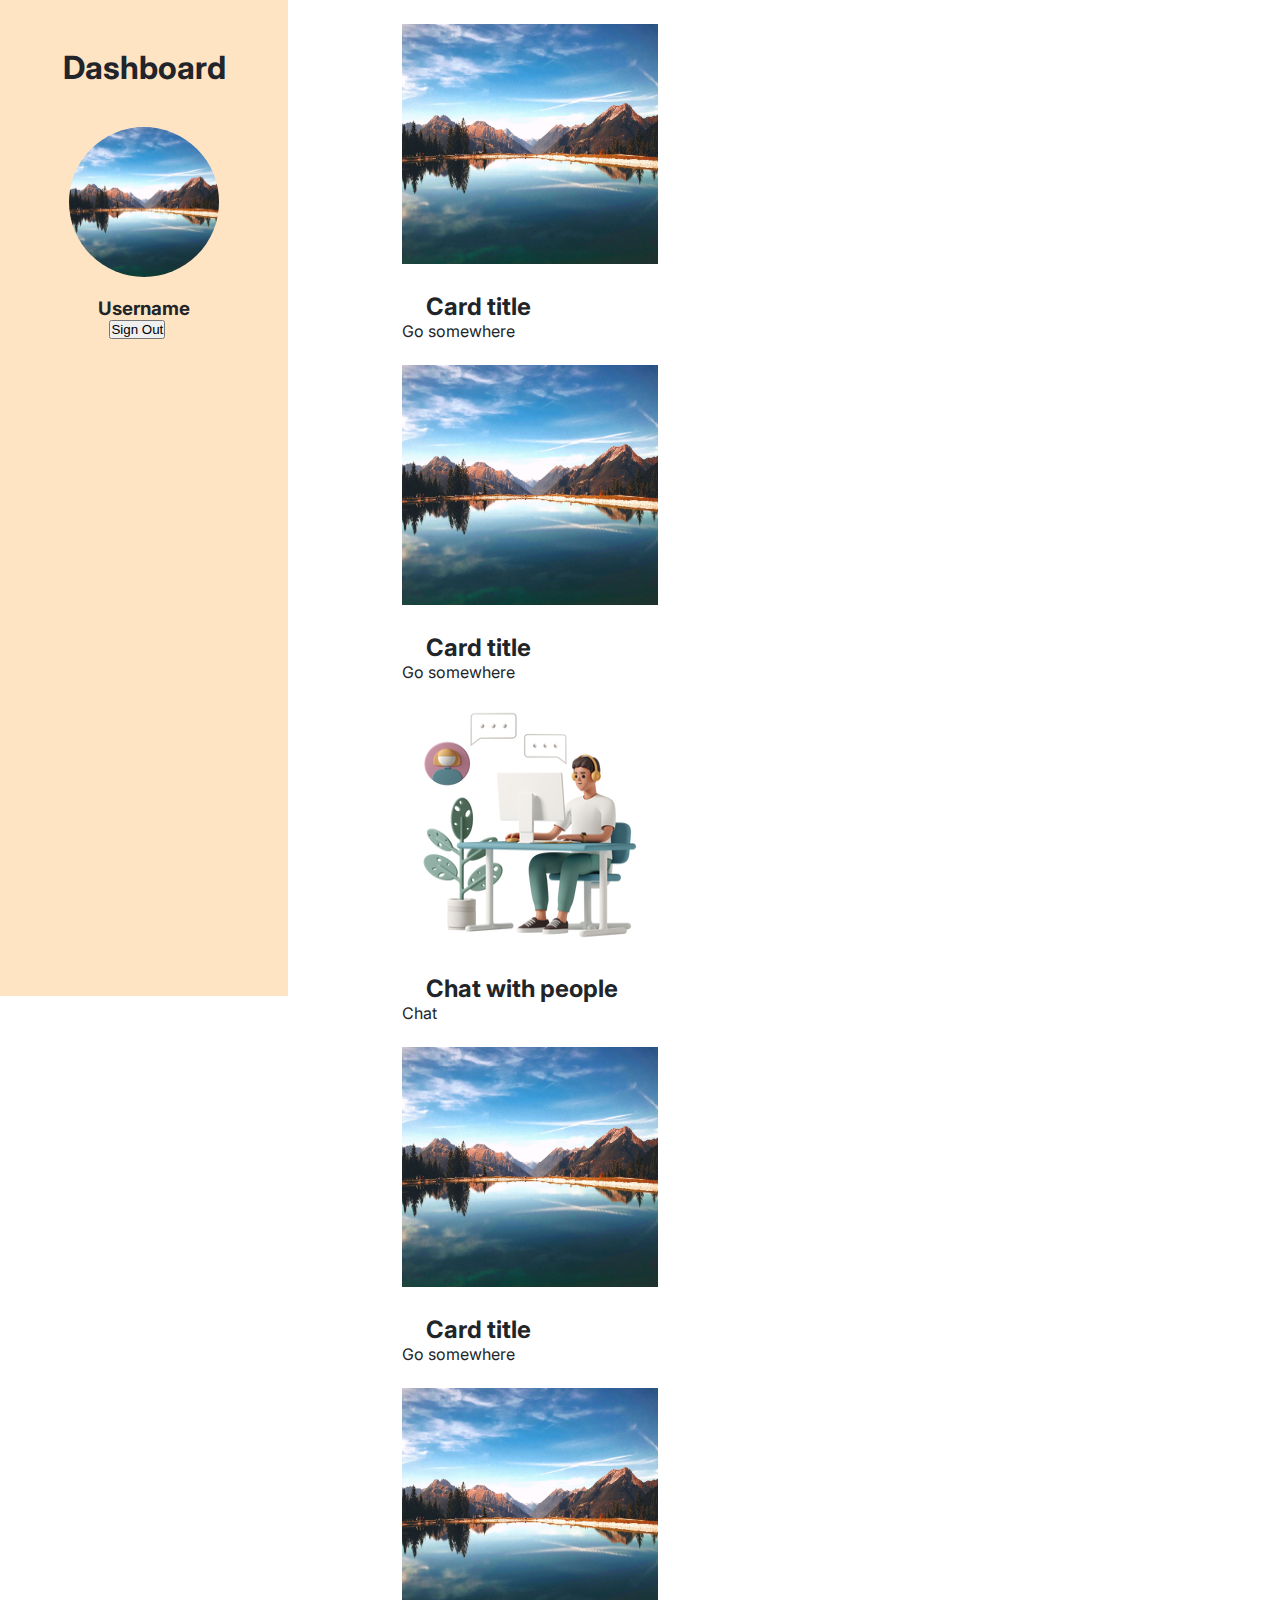
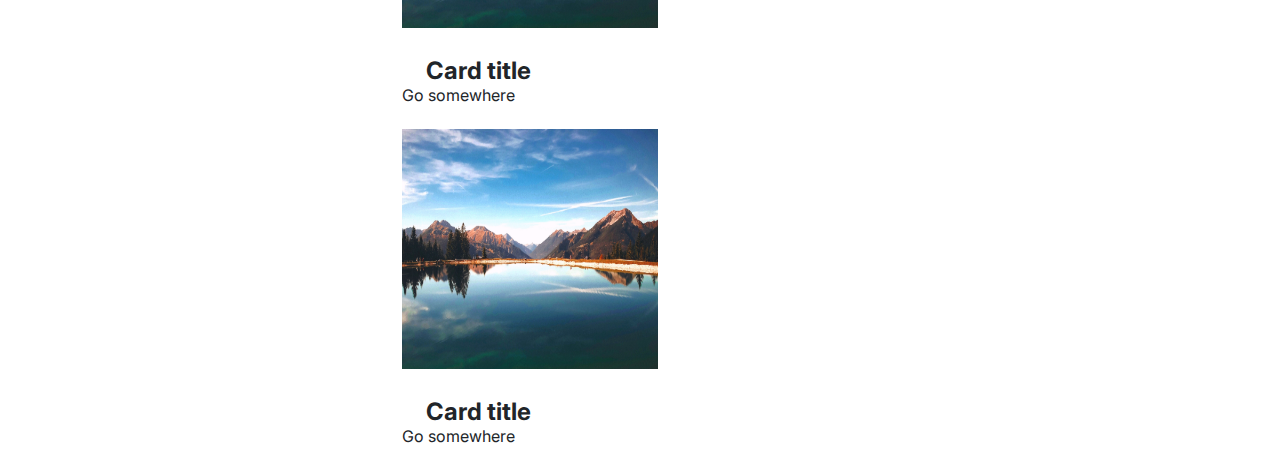
==== commit ce5c9b27: "update pref form" ====
--- a/templates/dashboard.html
+++ b/templates/dashboard.html
@@ -6,44 +6,27 @@
   <meta name="viewport" content="width=device-width, initial-scale=1.0">
   <title>Dashboard</title>
   <link href="https://cdn.jsdelivr.net/npm/bootstrap@5.2.0/dist/css/bootstrap.min.css" rel="stylesheet" integrity="sha384-gH2yIJqKdNHPEq0n4Mqa/HGKIhSkIHeL5AyhkYV8i59U5AR6csBvApHHNl/vI1Bx" crossorigin="anonymous">
-  <link rel="stylesheet" href="../assets/css/dashboardstyle.css">
-  <link rel="stylesheet" href="../assets/css/style.css">
+  <link rel="stylesheet" href="../static/dashboardstyle.css">
+  <link rel="stylesheet" href="../static/style.css">
   <style>
-    .navbar{
-      position: relative;
-      top: 0;
+    h5{
+      margin-bottom: 1em;
     }
   </style>
 </head>
 <body>
-  <nav id="navbar" class="navbar">
-    <input type="checkbox" id="check">
-    <label for="check">
-        <div class="burger" id="burger">
-            <div class="line"></div>
-            <div class="line"></div>
-            <div class="line"></div>
-        </div>
-    </label>
-    
-    <label class="logo" onclick="location.href='../index'"><i class="fa fa-earth"></i> Travel
-</label>
-    <ul class="nav-list">
-        <li><a href="../templates/index.html">Home</a></li>
-        <li><a href="../templates/dashboard.html">dashboard</a></li>
-        <li><a href="signup.html">Signup</a></li>
-        <li><a href="login.html">Login</a></li>
-    </ul>
-</nav>
+  <div class="main-body">
   <div class="sidebar">
-    <div class="icon"><img src="../assets/images/1.jpg" alt=""></div>
+    <h1>Dashboard</h1><br><br>
+    <div class="icon"><img src="../static/1.jpg" alt=""></div>
     <h3 class="username">Username</h3>
     <button class="signoutbtn">Sign Out</button>
   </div>
+  <div>
   <div class="container text-center">
     <div class="row">
       <div class="col"><div class="card"   >
-        <img src="../assets/images/1.jpg" class="card-img-top" alt="...">
+        <img src="../static/1.jpg" class="card-img-top" alt="...">
         <div class="card-body">
           <h5 class="card-title">Card title</h5>
            
@@ -51,7 +34,7 @@
         </div>
       </div></div>
       <div class="col"><div class="card" >
-        <img src="../assets/images/1.jpg" class="card-img-top" alt="...">
+        <img src="../static/1.jpg" class="card-img-top" alt="...">
         <div class="card-body">
           <h5 class="card-title">Card title</h5>
            
@@ -59,7 +42,7 @@
         </div>
       </div></div>
       <div class="col"><div class="card"   >
-        <img src="../assets/images/chat.png" class="card-img-top" alt="...">
+        <img src="../static/chat.png" class="card-img-top" alt="...">
         <div class="card-body">
           <h5 class="card-title">Chat with people</h5>
            
@@ -69,7 +52,7 @@
     </div>
     <div class="row">
       <div class="col"><div class="card"   >
-        <img src="../assets/images/1.jpg" class="card-img-top" alt="...">
+        <img src="../static/1.jpg" class="card-img-top" alt="...">
         <div class="card-body">
           <h5 class="card-title">Card title</h5>
            
@@ -77,7 +60,7 @@
         </div>
       </div></div>
       <div class="col"><div class="card"   >
-        <img src="../assets/images/1.jpg" class="card-img-top" alt="...">
+        <img src="../static/1.jpg" class="card-img-top" alt="...">
         <div class="card-body">
           <h5 class="card-title">Card title</h5>
            
@@ -85,7 +68,7 @@
         </div>
       </div></div>
       <div class="col"><div class="card"   >
-        <img src="../assets/images/1.jpg" class="card-img-top" alt="...">
+        <img src="../static/1.jpg" class="card-img-top" alt="...">
         <div class="card-body">
           <h5 class="card-title">Card title</h5>
            
@@ -93,6 +76,7 @@
         </div>
       </div></div>
     </div>
+  </div></div>
   </div>
 </body>
 <script src="https://cdn.jsdelivr.net/npm/bootstrap@5.2.0/dist/js/bootstrap.bundle.min.js" integrity="sha384-A3rJD856KowSb7dwlZdYEkO39Gagi7vIsF0jrRAoQmDKKtQBHUuLZ9AsSv4jD4Xa" crossorigin="anonymous"></script>
--- a/static/dashboardstyle.css
+++ b/static/dashboardstyle.css
@@ -0,0 +1,42 @@
+*{
+    margin: 0;
+    padding: 0;
+}
+
+.card{
+    margin: 1.5em;
+    /* height: 30vh; */
+    justify-content: center;
+    align-items: center;
+    width: 20vw;
+  }
+
+  .card-img-top{
+    width: 100%;
+    height: 15rem;
+  }
+.main-body{
+    display: flex;
+    flex-direction: row;
+    width: 100%;
+}
+
+.sidebar{
+    background-color: bisque;
+    position: sticky;
+    display: flex;
+    flex-direction: column;
+    height: 100vh;
+    width: 15vw;
+    align-items: center;
+    padding: 3em;
+    margin-right: 7vw;
+}
+
+.icon img{
+    height: 150px;
+    width: 150px;
+    border-radius: 50%;
+    margin: auto;
+    margin-bottom: 1em
+}--- a/static/style.css
+++ b/static/style.css
@@ -0,0 +1,673 @@
+@import url('https://fonts.googleapis.com/css2?family=Inter:wght@200;400;600&display=swap');
+
+@import url('https://fonts.googleapis.com/css2?family=Philosopher:wght@700&display=swap');
+@import url('https://fonts.googleapis.com/css2?family=Righteous&display=swap');
+* {
+    margin: 0;
+    padding: 0;
+
+}
+
+body {
+    font-family: 'Inter', sans-serif;
+    color: #212529;
+}
+
+a {
+    color: inherit;
+    text-decoration: none;
+}
+
+.navbar {
+    /* background: antiquewhite; */
+    height: auto;
+    width: 100%;
+    display: block;
+    z-index: 1;
+    background-color: transparent;
+    box-shadow: 0 0 10px 0 solid #212529;
+    position: absolute;
+
+}
+
+.navbar a {
+    border-bottom: none;
+}
+
+.navWhite {
+    background-color: #EBF8B8;
+}
+
+.logo {
+    /* font-size: 35px;
+    line-height: 80px;
+    /* padding: 0 100px; */
+    /* font-weight: bold;
+    display: flex;
+    color: #fff; */
+    margin: 10px 5vw 2vh -25vw;
+    width: auto;
+    height: auto;
+    cursor: pointer;
+    font-family: 'Philosopher', sans-serif;
+    font-size: 2em;
+    color: #fff;
+    text-transform: uppercase;
+    display: flex;
+}
+
+.logo i {
+    margin: 0.5rem 1rem;
+    size: 2em;
+}
+
+svg {
+    background-color: #E2ECFF;
+
+}
+
+.mainHeading {
+    display: flex;
+    justify-content: center;
+    align-items: center;
+    color: #ffffff;
+    margin: auto;
+    font-family: "Open Sans", -apple-system, BlinkMacSystemFont, "Segoe UI", Roboto, "Helvetica Neue", Arial, sans-serif, "Apple Color Emoji", "Segoe UI Emoji", "Segoe UI Symbol", "Noto Color Emoji";
+    height: 80%;
+    flex-direction: column;
+    padding: 0 50px;
+}
+
+.catchline {
+    display: flex;
+    font-size: 60px;
+    text-align: center;
+    font-weight: 800;
+    font-family: 'Righteous', cursive;
+}
+
+.subtext {
+    display: flex;
+    font-size: 25px;
+    text-align: center;
+    font-weight: 600;
+}
+
+.travel-form{
+    background-color: transparent;
+    margin: 25vh 5vw 25vh 5vw;
+    display: flex;
+    padding: 5em;
+}
+
+.nav-list {
+    display: flex;
+    margin-right: 20px;
+    margin-bottom: 0;
+    justify-content: right;
+    /* background-color: antiquewhite; */
+    /* z-index: inherit; */
+}
+
+.nav-list li {
+    display: flex;
+    /* line-height: 80px; */
+    margin: 0 40px;
+}
+
+
+.nav-list li a {
+    font-size: 1.5rem;
+    text-transform: uppercase;
+    text-decoration: none;
+    color: #fff;
+}
+.nav-list li a:hover {
+    color: rgb(0, 255, 0);
+    
+}
+
+.line {
+    width: 33px;
+    height: 2px;
+    margin: 5px 3px;
+    background-color: #212529;
+}
+
+.burger {
+    position: absolute;
+    right: 5%;
+    top: 25px;
+    cursor: pointer;
+    display: none;
+    color: #fff;
+}
+
+#check {
+    display: none;
+}
+
+.background {
+    background: rgba(118, 118, 118, 0.55) no-repeat center center;
+    background-size: cover;
+    background-blend-mode: darken;
+    height: 90vh;
+    position: relative;
+    display: flex;
+    /* background-attachment: fixed; */
+    /* top: -75px; */
+    /* z-index: -1; */
+    /* margin-bottom: 3rem; */
+    background-image: url('/static/1.jpg');
+}
+
+.form-h{
+    font-size: 2em;
+    margin-bottom: 1em;
+    color: #EBF8B8;
+}
+
+.info-lines {
+    background-color: #002366;
+    color: #ffffff;
+    padding: 3rem 0 0 0;
+    color: #fff;
+}
+
+svg.lower-wave {
+    top: -10vh;
+    position: relative;
+}
+
+.b-text,
+.s-text {
+    display: flex;
+    font-size: 3em;
+    justify-content: center;
+
+}
+
+.s-text {
+    font-size: 2em;
+    font-weight: 200;
+}
+
+.cards {
+    /* width: 100%; */
+    height: 75vh;
+    display: flex;
+}
+
+.cards-container {
+    display: flex;
+    /* height: 100%; */
+    /* flex-direction: row; */
+    justify-content: space-between;
+    padding: 0 10vw 10vh 10vw;
+
+}
+
+.card-items {
+    display: flex;
+    width: 25vw;
+    /* height: auto; */
+    border-radius: 8px;
+    flex-direction: column;
+    color: black;
+    padding-bottom: 1em;
+    box-shadow: 0 0 5px 0 rgba(0, 0, 0, 0.2);
+    transition: all 0.5s;
+}
+
+.card-image img {
+    width: 100%;
+    height: auto;
+    border-radius: 8px 8px 0px 0px;
+}
+
+.card-items:hover {
+    width: 26vw;
+    
+}
+
+.card-title {
+    font-size: 1.5em;
+    margin: 1em 1em 0 1em;
+}
+
+.card-subtitle {
+    font-size: 16px;
+    margin: 24px;
+    font-weight: 200;
+}
+
+svg {
+    transform: rotate(180deg);
+}
+
+#testimonials {
+    text-align: center;
+    color: #000;
+    width: 100vw;
+}
+
+.carousel-item {
+    padding: 7% 15%;
+}
+.carousel-control-prev-icon,.carousel-control-next-icon{
+    background-color: black;
+}
+.new{
+    display: flex;
+    flex-direction: column;
+    align-items: center;
+}
+.revimg{
+    width: 180px;
+    height: 180px;
+    border-radius: 50%;
+    margin-top: 10px;
+}
+.revimg img{
+    width: 100%;
+    border-radius: 50%;
+    height: 100%;
+}
+.imgt {
+    width: 13%;
+    border-radius: 100%;
+    margin: 20px;
+}
+
+@media only screen and (max-width: 750px) {
+    .logo {
+        filter: none;
+        padding: 0;
+    }
+
+    .burger {
+        display: block;
+    }
+
+    .navbar {
+        position: relative;
+    }
+
+    .nav-list {
+        display: none;
+        position: absolute;
+        width: 100%;
+        height: auto;
+        /* top: -250px; */
+        top: 79px;
+        left: 0;
+        text-align: center;
+        transition: all 0.5s;
+        background-color: #fff;
+    }
+
+    .nav-list li {
+        display: block;
+        transition: all 0.5s;
+    }
+
+    .nav-list li a {
+        color: #000;
+    }
+
+    #check:checked~.nav-list {
+        display: block;
+        transition: all 1000ms;
+    }
+
+    .background {
+        height: 70vh;
+    }
+}
+
+@media (max-width: 992px) {
+    .cards-container {
+        flex-direction: column;
+        justify-content: center;
+    }
+
+    .card-items {
+        width: 300px;
+        margin: 1em;
+    }
+}
+
+@media (min-width: 751px) {
+    #navbar {
+        transition: background-color 0.2s;
+        /* Force Hardware Acceleration in WebKit */
+        transform: translate3d(0, 0, 0);
+        -webkit-backface-visibility: hidden;
+        backface-visibility: hidden;
+        position: absolute;
+    }
+
+    #navbar.is-fixed {
+        /* when the user scrolls down, we hide the header right above the viewport */
+        position: fixed;
+        top: -91px;
+        transition: transform 0.2s;
+        background-color: rgba(255, 255, 255, 0.7);
+        backdrop-filter: saturate(1.8) blur(20px);
+
+    }
+
+    #navbar.is-fixed li a {
+        color: #212529;
+    }
+
+    #navbar.is-fixed .logo {
+        color: #212529;
+    }
+
+    /* #navbar.is-fixed .svg-logo{
+        filter: none; */
+    #navbar.is-visible {
+        /* if the user changes the scrolling direction, we show the header */
+        transform: translate3d(0, 100%, 0);
+    }
+
+    .posts-div {
+        margin: 0;
+    }
+
+    .post-inner {
+        max-width: 85%;
+    }
+
+}
+
+.side-panel {
+    display: flex;
+    height: auto;
+    width: 25vw;
+    background-color: #0057F8;
+    color: #ffffff;
+}
+
+.side-panel-container {
+    display: inline;
+    margin-top: 25vh;
+    padding: 0 0 0 0rem;
+}
+
+.side-list {
+    margin-right: 2em;
+    padding: 0 0 0 5em;
+}
+
+li.side-items {
+    list-style: none;
+    font-size: 1.5em;
+    margin-bottom: 0.5em;
+    border: 5px;
+}
+
+.video-panel {
+    height: 150vh;
+    width: 75vw;
+    display: flex;
+    position: relative;
+}
+
+.video-frame {
+    width: auto;
+    height: auto;
+    margin: 15vh 10vh 30vh;
+    padding: 0%;
+}
+
+/* .footer{
+    height: 10vh;
+    font-size: 1em;
+    text-align: center;
+    margin: auto;
+} */
+
+.container1 {
+    min-width: 100%;
+    padding: 0;
+    z-index: 1;
+}
+
+.video-frame {
+    width: 960px;
+    height: 540px;
+}
+
+.main-content {
+    display: flex;
+    height: 1400px;
+}
+
+.comment-box {
+    margin-bottom: auto;
+}
+
+button--anthe {
+    font-family: bely-display, sans-serif;
+    color: #fff;
+    background: none;
+}
+
+button {
+    margin-right: 1em;
+}
+
+.next {
+    margin: 3em 35vw 3em 3em;
+}
+
+footer {
+    background-color: #217381
+}
+
+.home-desc {
+    display: none;
+}
+
+.hcb-icon {
+    display: none;
+}
+
+.white-space {
+    display: none;
+}
+
+/* .translate{
+    height: 50px;
+    width: 100px;
+} */
+
+/* .google_translate_element{
+    height: auto;
+    width: auto;
+}
+.goog-te-gadget-simple{
+    padding: 0;
+} */
+
+:root {
+    --start-color: #0575E6;
+    --end-color: #021B79;
+    --p-color: #929DA6;
+    --button-background: #0575E6;
+    --input-background: #e4eff8;
+    --radius-50: 50px;
+    --padding-15: 15px;
+}
+
+.content {
+    background: #fff;
+    padding: 40px;
+    width: 100%;
+    max-width: 500px;
+    min-width: 200px;
+    border-radius: 10px;
+    text-align: center;
+}
+
+.wrapper .content header h1 {
+    font-size: 230%;
+    margin-top: 0;
+}
+
+.wrapper .content section {
+    color: var(--p-color);
+    font-size: 15px;
+}
+
+.wrapper .content .hddh {
+    padding: 15px;
+}
+
+.wrapper .content .hddh input {
+    border: unset;
+    background-color: var(--input-background);
+    padding: 15px;
+    font-size: 13px;
+    border-radius: 50px;
+    width: 250px;
+}
+
+.wrapper .content .hddh button {
+    background-color: var(--button-background);
+    color: #fff;
+    border: unset;
+    width: 120px;
+    border-radius: 50px;
+    padding: 15px;
+    margin-left: 10px;
+    cursor: pointer;
+}
+
+.wrapper .content .hddh input:focus,
+.wrapper .content .hddh button:focus {
+    outline: none;
+}
+
+@media screen and (max-width: 720px) {
+    .wrapper .content {
+        margin-right: 20px !important;
+        margin-left: 20px !important;
+        padding: var(--padding-15);
+    }
+
+    .wrapper .content hddh input {
+        width: 200px;
+        margin-bottom: 10px;
+    }
+}
+
+
+.con1 {
+    background-color: #000;
+}
+
+.d-block {
+    width: fit-content;
+}
+
+.p11 {
+    font-size: xx-large;
+    font-family: "Open Sans", -apple-system, BlinkMacSystemFont, "Segoe UI", Roboto, "Helvetica Neue", Arial, sans-serif, "Apple Color Emoji", "Segoe UI Emoji", "Segoe UI Symbol", "Noto Color Emoji";
+}
+
+.class2 {
+    background-color: #8AB3FF;
+    ;
+}
+
+.gradient-custom-2 {
+    /* fallback for old browsers */
+    background: #fccb90;
+
+    /* Chrome 10-25, Safari 5.1-6 */
+    background: -webkit-linear-gradient(to right, #ee7724, #d8363a, #dd3675, #b44593);
+
+    /* W3C, IE 10+/ Edge, Firefox 16+, Chrome 26+, Opera 12+, Safari 7+ */
+    background: rgb(106, 106, 252);
+}
+
+@media (min-width: 768px) {
+    .gradient-form {
+        height: 100vh !important;
+    }
+}
+
+@media (min-width: 769px) {
+    .gradient-custom-2 {
+        border-top-right-radius: .3rem;
+        border-bottom-right-radius: .3rem;
+    }
+}
+
+.curve-edge {
+    border-top-right-radius: 2rem;
+    border-bottom-right-radius: 2rem;
+}
+
+.icon-grey{
+    color: gray;
+}
+
+.main {
+    background: black;
+    padding: 50px 0;
+    color: white;
+
+}
+.container1{
+    display:flex;
+    align-items: center;
+    justify-content: center;
+}
+.align-items-center{
+    width: 50vw;
+}
+.col1{
+    display:flex;
+    align-items: center;
+    justify-content: center;
+    margin-bottom: 20px;
+}
+.search{
+    display: flex;
+    flex-direction: row;
+    margin-right: 4rem;
+    width:50vw;
+}
+.inputbox{
+    width: 200px;
+    margin-right: 30px;
+    padding: 5px;
+    
+}
+input{
+    height: 34px;
+    background-color: transparent;
+    color: white;
+    border-radius: 10px;
+}
+.textpopular{
+    display: flex;
+    align-items: center;
+    justify-content:center;
+    padding: 2rem 0 0 0 ;
+    font-size: 2rem;
+}
+.textpopular1{
+    display: flex;
+    align-items: center;
+    justify-content:center;
+    padding: 2rem;
+    font-size: 1rem;
+}
+.input-group-text{
+    height: 34px;
+}
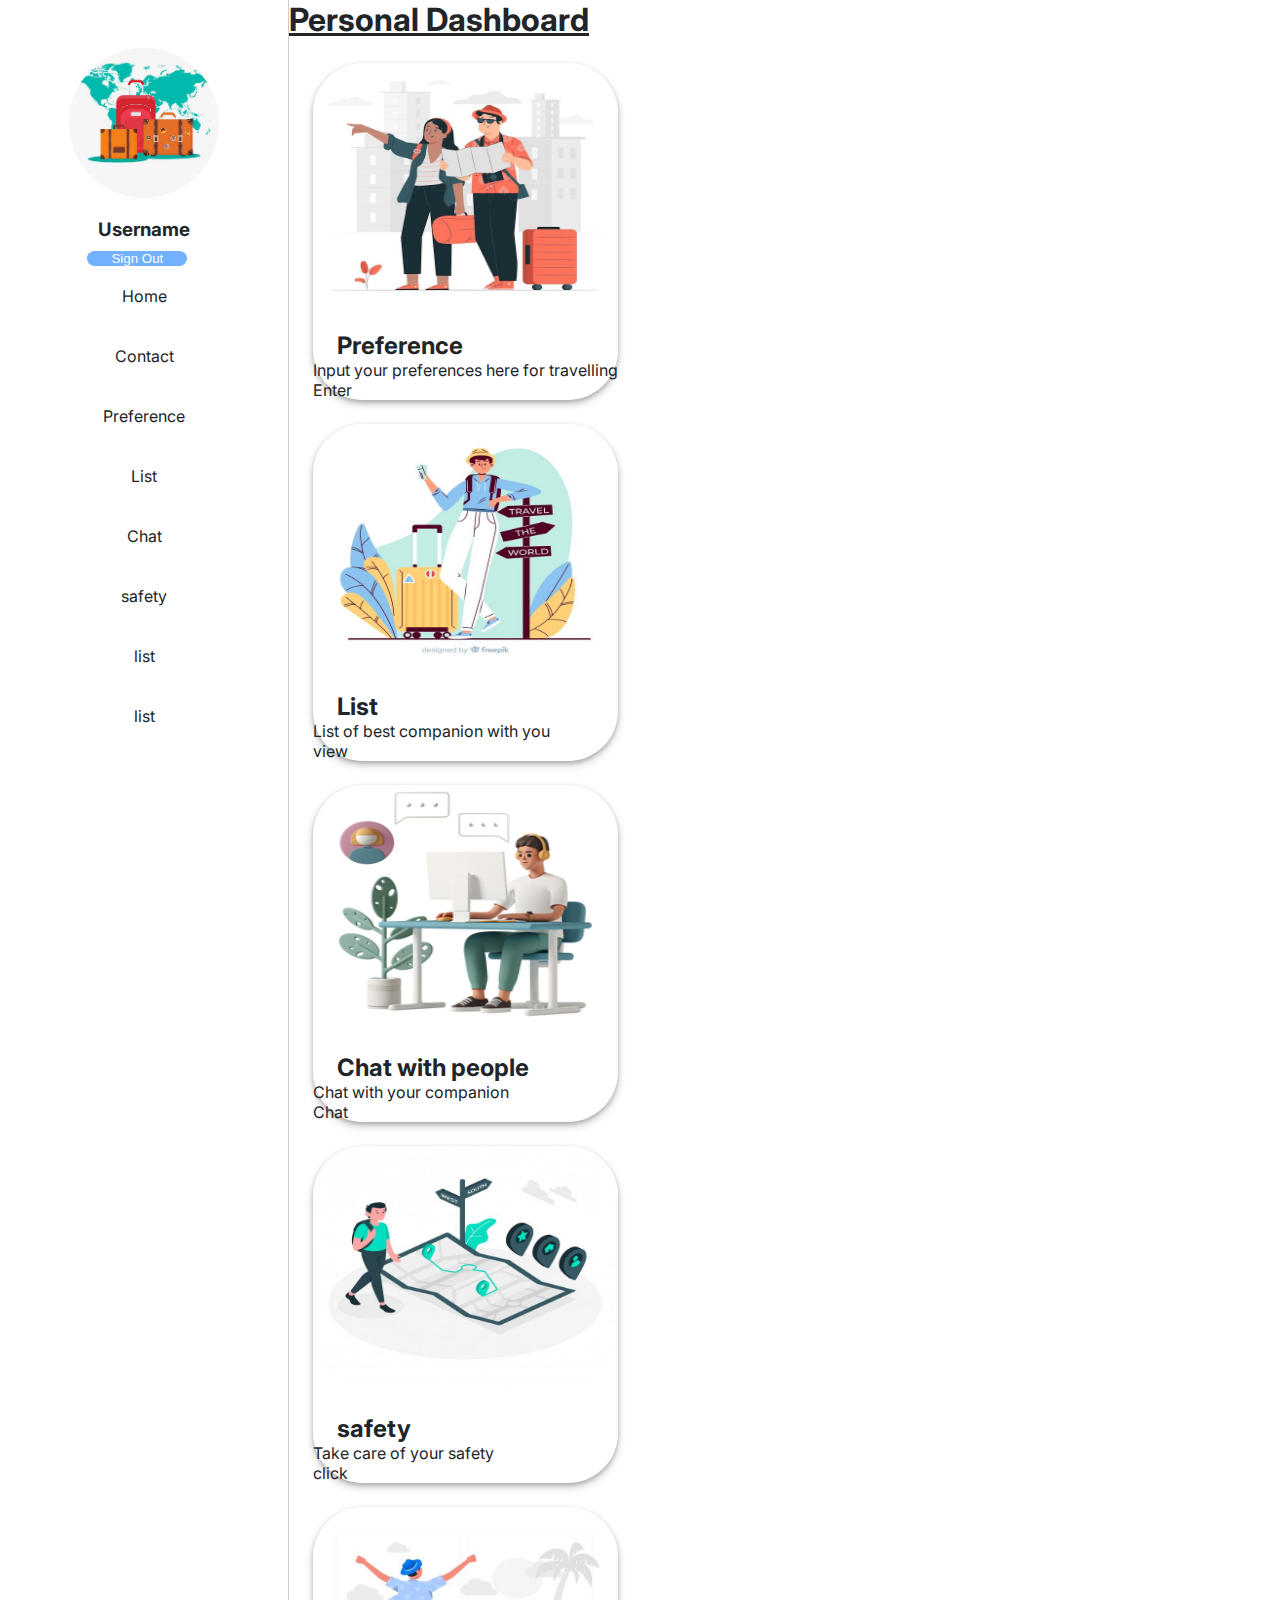
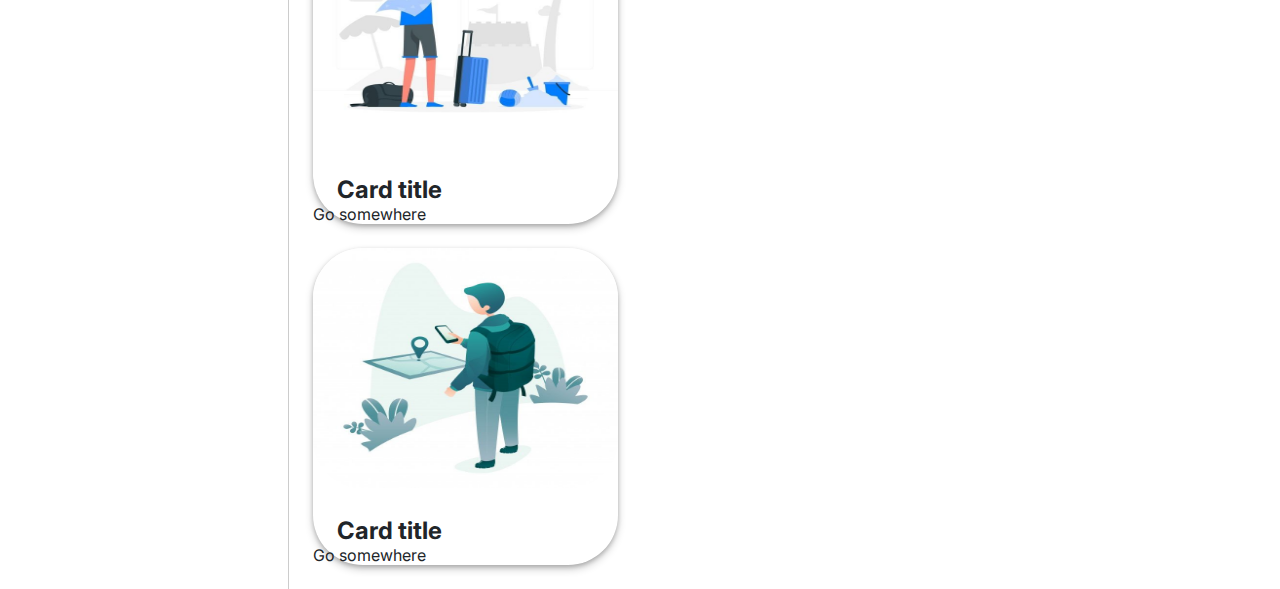
==== commit 6efd4e28: "Add files via upload" ====
--- a/templates/dashboard.html
+++ b/templates/dashboard.html
@@ -9,32 +9,87 @@
   <link rel="stylesheet" href="../static/dashboardstyle.css">
   <link rel="stylesheet" href="../static/style.css">
   <style>
-    h5{
-      margin-bottom: 1em;
+    .navbar{
+      position: relative;
+      top: 0;
     }
   </style>
 </head>
 <body>
-  <div class="main-body">
+  <!-- <nav id="navbar" class="navbar">
+    <input type="checkbox" id="check">
+    <label for="check">
+        <div class="burger" id="burger">
+            <div class="line"></div>
+            <div class="line"></div>
+            <div class="line"></div>
+        </div>
+    </label>
+    
+    <label class="logo" onclick="location.href='../index'"><i class="fa fa-earth"></i> Travel
+</label>
+    <ul class="nav-list">
+        <li><a href="../templates/index.html">Home</a></li>
+        <li><a href="../templates/dashboard.html">dashboard</a></li>
+        <li><a href="signup.html">Signup</a></li>
+        <li><a href="login.html">Login</a></li>
+    </ul>
+</nav> -->
+<div class="side">
   <div class="sidebar">
-    <h1>Dashboard</h1><br><br>
-    <div class="icon"><img src="../static/1.jpg" alt=""></div>
+    <div class="icon"><img src="../static/img8.jpeg" alt=""></div>
     <h3 class="username">Username</h3>
     <button class="signoutbtn">Sign Out</button>
+    <a href=""><div class="bar">Home</div></a>
+    <a href=""><div class="bar">Contact</div></a>
+    <a href=""><div class="bar">Preference</div></a>
+    <a href=""><div class="bar">List</div></a>
+    <a href=""><div class="bar">Chat</div></a>
+    <a href=""><div class="bar">safety</div></a>
+    <a href=""><div class="bar">list</div></a>
+    <a href=""><div class="bar">list</div></a>
   </div>
-  <div>
+</div>
+
   <div class="container text-center">
+    <div><bold><h1> Personal Dashboard</h1></bold></div>
     <div class="row">
       <div class="col"><div class="card"   >
-        <img src="../static/1.jpg" class="card-img-top" alt="...">
+        <img src="../static/img7.jpeg" class="card-img-top" alt="...">
         <div class="card-body">
-          <h5 class="card-title">Card title</h5>
-           
-          <a href="#" class="btn btn-primary">Go somewhere</a>
+          <h2 class="card-title">Preference</h2>
+           <p>Input your preferences here for travelling</p>
+          <a href="#" class="btn btn-primary">Enter</a>
         </div>
       </div></div>
       <div class="col"><div class="card" >
-        <img src="../static/1.jpg" class="card-img-top" alt="...">
+        <img src="../static/img2.jpeg" class="card-img-top" alt="...">
+        <div class="card-body">
+          <h2 class="card-title">List</h2>
+           <p>List of best companion with you</p>
+          <a href="#" class="btn btn-primary">view</a>
+        </div>
+      </div></div>
+      <div class="col"><div class="card"   >
+        <img src="../static/chat.png" class="card-img-top" alt="...">
+        <div class="card-body">
+          <h5 class="card-title">Chat with people</h5>
+           <p>Chat with your companion</p>
+          <a href="#" class="btn btn-primary">Chat</a>
+        </div>
+      </div></div>
+    </div>
+    <div class="row">
+      <div class="col"><div class="card"   >
+        <img src="../static/img3.jpeg" class="card-img-top" alt="...">
+        <div class="card-body">
+          <h5 class="card-title">safety</h5>
+           <p>Take care of your safety</p>
+          <a href="#" class="btn btn-primary">click</a>
+        </div>
+      </div></div>
+      <div class="col"><div class="card"   >
+        <img src="../static/img4.jpeg" class="card-img-top" alt="...">
         <div class="card-body">
           <h5 class="card-title">Card title</h5>
            
@@ -42,33 +97,7 @@
         </div>
       </div></div>
       <div class="col"><div class="card"   >
-        <img src="../static/chat.png" class="card-img-top" alt="...">
-        <div class="card-body">
-          <h5 class="card-title">Chat with people</h5>
-           
-          <a href="#" class="btn btn-primary">Chat</a>
-        </div>
-      </div></div>
-    </div>
-    <div class="row">
-      <div class="col"><div class="card"   >
-        <img src="../static/1.jpg" class="card-img-top" alt="...">
-        <div class="card-body">
-          <h5 class="card-title">Card title</h5>
-           
-          <a href="#" class="btn btn-primary">Go somewhere</a>
-        </div>
-      </div></div>
-      <div class="col"><div class="card"   >
-        <img src="../static/1.jpg" class="card-img-top" alt="...">
-        <div class="card-body">
-          <h5 class="card-title">Card title</h5>
-           
-          <a href="#" class="btn btn-primary">Go somewhere</a>
-        </div>
-      </div></div>
-      <div class="col"><div class="card"   >
-        <img src="../static/1.jpg" class="card-img-top" alt="...">
+        <img src="../static/img6.jpeg" class="card-img-top" alt="...">
         <div class="card-body">
           <h5 class="card-title">Card title</h5>
            
@@ -76,7 +105,6 @@
         </div>
       </div></div>
     </div>
-  </div></div>
   </div>
 </body>
 <script src="https://cdn.jsdelivr.net/npm/bootstrap@5.2.0/dist/js/bootstrap.bundle.min.js" integrity="sha384-A3rJD856KowSb7dwlZdYEkO39Gagi7vIsF0jrRAoQmDKKtQBHUuLZ9AsSv4jD4Xa" crossorigin="anonymous"></script>
--- a/static/dashboardstyle.css
+++ b/static/dashboardstyle.css
@@ -6,37 +6,55 @@
 .card{
     margin: 1.5em;
     /* height: 30vh; */
-    justify-content: center;
-    align-items: center;
-    width: 20vw;
   }
 
   .card-img-top{
     width: 100%;
     height: 15rem;
   }
-.main-body{
+body{
     display: flex;
-    flex-direction: row;
-    width: 100%;
 }
-
+.card-title{
+    font-size: 1.6rem;
+}
+.side {
+    border-right: 1px solid #ccc;
+  }
 .sidebar{
-    background-color: bisque;
-    position: sticky;
+    position: relative;
     display: flex;
     flex-direction: column;
     height: 100vh;
     width: 15vw;
     align-items: center;
     padding: 3em;
-    margin-right: 7vw;
 }
-
+h1{
+    text-decoration:underline ;
+}
+.card{
+    border-radius: 50px;
+    box-shadow: 0 2px 4px rgba(0,0,0,0.2), 0 4px 8px rgba(0,0,0,0.2);
+}
+.card img{
+    border-radius: 50px;
+}
+.signoutbtn{
+    background-color: rgb(113, 177, 255);
+    border-radius: 10px;
+    color: white;
+    border: none;
+    width: 100px;
+    margin-top: 10px;
+}
 .icon img{
     height: 150px;
     width: 150px;
     border-radius: 50%;
     margin: auto;
     margin-bottom: 1em
+}
+.bar{
+    margin: 20px 0px;
 }--- a/static/style.css
+++ b/static/style.css
@@ -45,8 +45,8 @@
     /* font-weight: bold;
     display: flex;
     color: #fff; */
-    margin: 10px 5vw 2vh -25vw;
-    width: auto;
+    margin: 5px 5vw 2vh -25vw;
+    width: 225px;
     height: auto;
     cursor: pointer;
     font-family: 'Philosopher', sans-serif;
@@ -158,7 +158,7 @@
     /* top: -75px; */
     /* z-index: -1; */
     /* margin-bottom: 3rem; */
-    background-image: url('/static/1.jpg');
+    background-image: url('/assets/images/1.jpg');
 }
 
 .form-h{
@@ -350,7 +350,7 @@
     #navbar.is-fixed {
         /* when the user scrolls down, we hide the header right above the viewport */
         position: fixed;
-        top: -91px;
+        top: -86px;
         transition: transform 0.2s;
         background-color: rgba(255, 255, 255, 0.7);
         backdrop-filter: saturate(1.8) blur(20px);
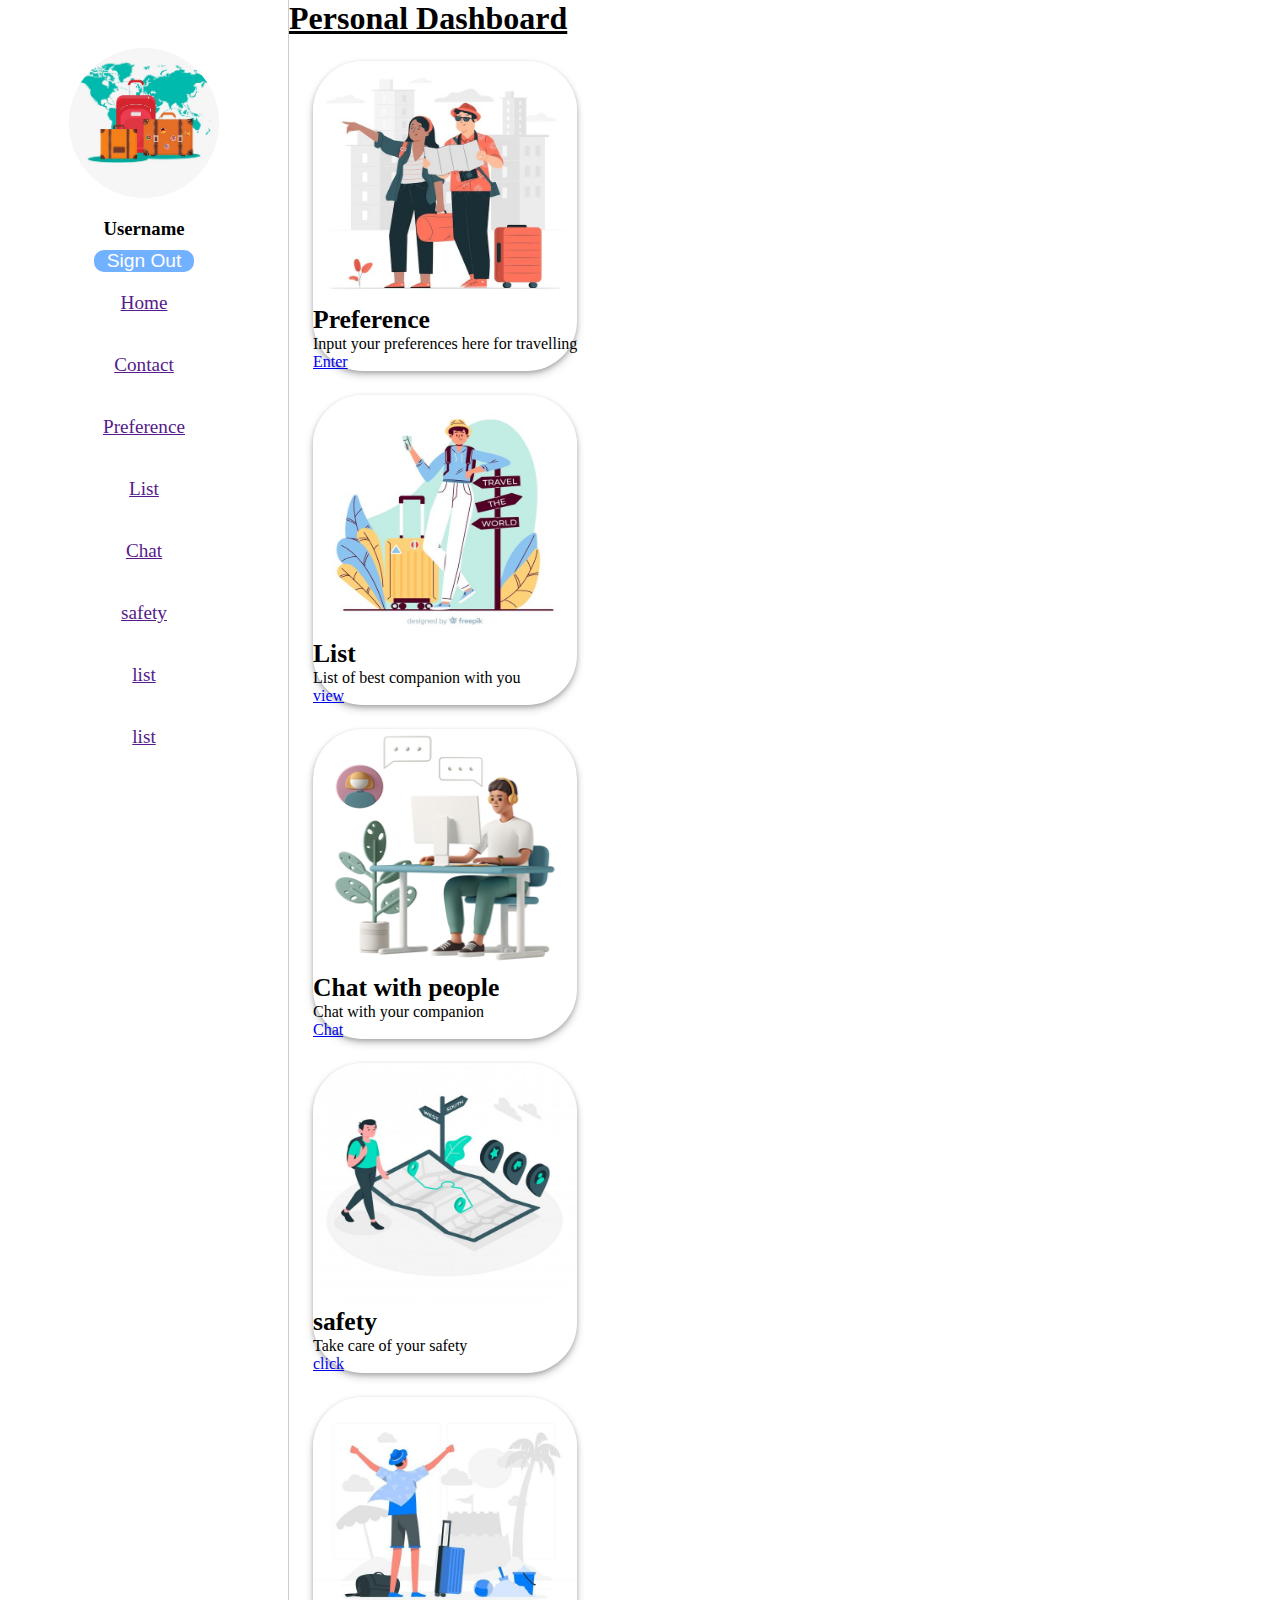
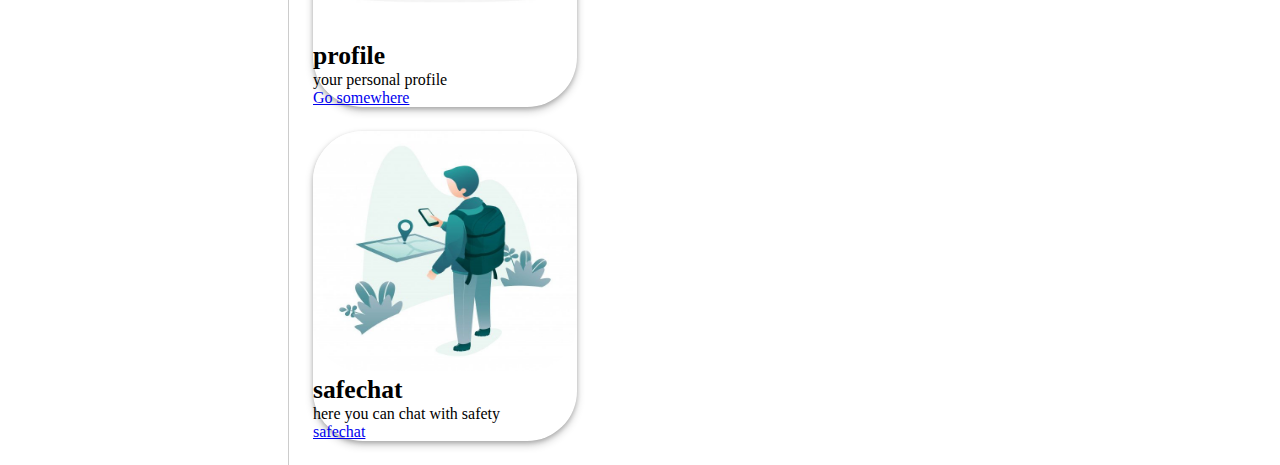
==== commit e3d7cea8: "Update dashboard.html" ====
--- a/templates/dashboard.html
+++ b/templates/dashboard.html
@@ -91,17 +91,17 @@
       <div class="col"><div class="card"   >
         <img src="../static/img4.jpeg" class="card-img-top" alt="...">
         <div class="card-body">
-          <h5 class="card-title">Card title</h5>
-           
+          <h5 class="card-title">profile</h5>
+           <p>your personal profile</p>
           <a href="#" class="btn btn-primary">Go somewhere</a>
         </div>
       </div></div>
       <div class="col"><div class="card"   >
         <img src="../static/img6.jpeg" class="card-img-top" alt="...">
         <div class="card-body">
-          <h5 class="card-title">Card title</h5>
-           
-          <a href="#" class="btn btn-primary">Go somewhere</a>
+          <h5 class="card-title">safechat</h5>
+           <p>here you can chat with safety</p>
+          <a href="#" class="btn btn-primary">safechat</a>
         </div>
       </div></div>
     </div>
--- a/static/style.css
+++ b/static/style.css
@@ -1,673 +1,62 @@
-@import url('https://fonts.googleapis.com/css2?family=Inter:wght@200;400;600&display=swap');
-
-@import url('https://fonts.googleapis.com/css2?family=Philosopher:wght@700&display=swap');
-@import url('https://fonts.googleapis.com/css2?family=Righteous&display=swap');
-* {
+*{
     margin: 0;
     padding: 0;
-
 }
 
-body {
-    font-family: 'Inter', sans-serif;
-    color: #212529;
-}
+.card{
+    margin: 1.5em;
+    /* height: 30vh; */
+  }
 
-a {
-    color: inherit;
-    text-decoration: none;
-}
-
-.navbar {
-    /* background: antiquewhite; */
-    height: auto;
+  .card-img-top{
     width: 100%;
-    display: block;
-    z-index: 1;
-    background-color: transparent;
-    box-shadow: 0 0 10px 0 solid #212529;
-    position: absolute;
-
-}
-
-.navbar a {
-    border-bottom: none;
-}
-
-.navWhite {
-    background-color: #EBF8B8;
-}
-
-.logo {
-    /* font-size: 35px;
-    line-height: 80px;
-    /* padding: 0 100px; */
-    /* font-weight: bold;
-    display: flex;
-    color: #fff; */
-    margin: 5px 5vw 2vh -25vw;
-    width: 225px;
-    height: auto;
-    cursor: pointer;
-    font-family: 'Philosopher', sans-serif;
-    font-size: 2em;
-    color: #fff;
-    text-transform: uppercase;
+    height: 15rem;
+  }
+body{
     display: flex;
 }
-
-.logo i {
-    margin: 0.5rem 1rem;
-    size: 2em;
+.card-title{
+    font-size: 1.6rem;
 }
-
-svg {
-    background-color: #E2ECFF;
-
-}
-
-.mainHeading {
-    display: flex;
-    justify-content: center;
-    align-items: center;
-    color: #ffffff;
-    margin: auto;
-    font-family: "Open Sans", -apple-system, BlinkMacSystemFont, "Segoe UI", Roboto, "Helvetica Neue", Arial, sans-serif, "Apple Color Emoji", "Segoe UI Emoji", "Segoe UI Symbol", "Noto Color Emoji";
-    height: 80%;
-    flex-direction: column;
-    padding: 0 50px;
-}
-
-.catchline {
-    display: flex;
-    font-size: 60px;
-    text-align: center;
-    font-weight: 800;
-    font-family: 'Righteous', cursive;
-}
-
-.subtext {
-    display: flex;
-    font-size: 25px;
-    text-align: center;
-    font-weight: 600;
-}
-
-.travel-form{
-    background-color: transparent;
-    margin: 25vh 5vw 25vh 5vw;
-    display: flex;
-    padding: 5em;
-}
-
-.nav-list {
-    display: flex;
-    margin-right: 20px;
-    margin-bottom: 0;
-    justify-content: right;
-    /* background-color: antiquewhite; */
-    /* z-index: inherit; */
-}
-
-.nav-list li {
-    display: flex;
-    /* line-height: 80px; */
-    margin: 0 40px;
-}
-
-
-.nav-list li a {
-    font-size: 1.5rem;
-    text-transform: uppercase;
-    text-decoration: none;
-    color: #fff;
-}
-.nav-list li a:hover {
-    color: rgb(0, 255, 0);
-    
-}
-
-.line {
-    width: 33px;
-    height: 2px;
-    margin: 5px 3px;
-    background-color: #212529;
-}
-
-.burger {
-    position: absolute;
-    right: 5%;
-    top: 25px;
-    cursor: pointer;
-    display: none;
-    color: #fff;
-}
-
-#check {
-    display: none;
-}
-
-.background {
-    background: rgba(118, 118, 118, 0.55) no-repeat center center;
-    background-size: cover;
-    background-blend-mode: darken;
-    height: 90vh;
+.side {
+    border-right: 1px solid #ccc;
+  }
+.sidebar{
     position: relative;
     display: flex;
-    /* background-attachment: fixed; */
-    /* top: -75px; */
-    /* z-index: -1; */
-    /* margin-bottom: 3rem; */
-    background-image: url('/assets/images/1.jpg');
+    flex-direction: column;
+    height: 100vh;
+    width: 15vw;
+    align-items: center;
+    padding: 3em;
 }
-
-.form-h{
-    font-size: 2em;
-    margin-bottom: 1em;
-    color: #EBF8B8;
+h1{
+    text-decoration:underline ;
 }
-
-.info-lines {
-    background-color: #002366;
-    color: #ffffff;
-    padding: 3rem 0 0 0;
-    color: #fff;
+.card{
+    border-radius: 50px;
+    box-shadow: 0 2px 4px rgba(0,0,0,0.2), 0 4px 8px rgba(0,0,0,0.2);
 }
-
-svg.lower-wave {
-    top: -10vh;
-    position: relative;
+.card img{
+    border-radius: 50px;
 }
-
-.b-text,
-.s-text {
-    display: flex;
-    font-size: 3em;
-    justify-content: center;
-
-}
-
-.s-text {
-    font-size: 2em;
-    font-weight: 200;
-}
-
-.cards {
-    /* width: 100%; */
-    height: 75vh;
-    display: flex;
-}
-
-.cards-container {
-    display: flex;
-    /* height: 100%; */
-    /* flex-direction: row; */
-    justify-content: space-between;
-    padding: 0 10vw 10vh 10vw;
-
-}
-
-.card-items {
-    display: flex;
-    width: 25vw;
-    /* height: auto; */
-    border-radius: 8px;
-    flex-direction: column;
-    color: black;
-    padding-bottom: 1em;
-    box-shadow: 0 0 5px 0 rgba(0, 0, 0, 0.2);
-    transition: all 0.5s;
-}
-
-.card-image img {
-    width: 100%;
-    height: auto;
-    border-radius: 8px 8px 0px 0px;
-}
-
-.card-items:hover {
-    width: 26vw;
-    
-}
-
-.card-title {
-    font-size: 1.5em;
-    margin: 1em 1em 0 1em;
-}
-
-.card-subtitle {
-    font-size: 16px;
-    margin: 24px;
-    font-weight: 200;
-}
-
-svg {
-    transform: rotate(180deg);
-}
-
-#testimonials {
-    text-align: center;
-    color: #000;
-    width: 100vw;
-}
-
-.carousel-item {
-    padding: 7% 15%;
-}
-.carousel-control-prev-icon,.carousel-control-next-icon{
-    background-color: black;
-}
-.new{
-    display: flex;
-    flex-direction: column;
-    align-items: center;
-}
-.revimg{
-    width: 180px;
-    height: 180px;
-    border-radius: 50%;
+.signoutbtn{
+    background-color: rgb(113, 177, 255);
+    border-radius: 10px;
+    color: white;
+    border: none;
+    width: 100px;
+    font-size: 1.2rem;
     margin-top: 10px;
 }
-.revimg img{
-    width: 100%;
+.icon img{
+    height: 150px;
+    width: 150px;
     border-radius: 50%;
-    height: 100%;
+    margin: auto;
+    margin-bottom: 1em
 }
-.imgt {
-    width: 13%;
-    border-radius: 100%;
-    margin: 20px;
+.bar{
+    margin: 20px 0px;
+    font-size: 1.2rem;
 }
-
-@media only screen and (max-width: 750px) {
-    .logo {
-        filter: none;
-        padding: 0;
-    }
-
-    .burger {
-        display: block;
-    }
-
-    .navbar {
-        position: relative;
-    }
-
-    .nav-list {
-        display: none;
-        position: absolute;
-        width: 100%;
-        height: auto;
-        /* top: -250px; */
-        top: 79px;
-        left: 0;
-        text-align: center;
-        transition: all 0.5s;
-        background-color: #fff;
-    }
-
-    .nav-list li {
-        display: block;
-        transition: all 0.5s;
-    }
-
-    .nav-list li a {
-        color: #000;
-    }
-
-    #check:checked~.nav-list {
-        display: block;
-        transition: all 1000ms;
-    }
-
-    .background {
-        height: 70vh;
-    }
-}
-
-@media (max-width: 992px) {
-    .cards-container {
-        flex-direction: column;
-        justify-content: center;
-    }
-
-    .card-items {
-        width: 300px;
-        margin: 1em;
-    }
-}
-
-@media (min-width: 751px) {
-    #navbar {
-        transition: background-color 0.2s;
-        /* Force Hardware Acceleration in WebKit */
-        transform: translate3d(0, 0, 0);
-        -webkit-backface-visibility: hidden;
-        backface-visibility: hidden;
-        position: absolute;
-    }
-
-    #navbar.is-fixed {
-        /* when the user scrolls down, we hide the header right above the viewport */
-        position: fixed;
-        top: -86px;
-        transition: transform 0.2s;
-        background-color: rgba(255, 255, 255, 0.7);
-        backdrop-filter: saturate(1.8) blur(20px);
-
-    }
-
-    #navbar.is-fixed li a {
-        color: #212529;
-    }
-
-    #navbar.is-fixed .logo {
-        color: #212529;
-    }
-
-    /* #navbar.is-fixed .svg-logo{
-        filter: none; */
-    #navbar.is-visible {
-        /* if the user changes the scrolling direction, we show the header */
-        transform: translate3d(0, 100%, 0);
-    }
-
-    .posts-div {
-        margin: 0;
-    }
-
-    .post-inner {
-        max-width: 85%;
-    }
-
-}
-
-.side-panel {
-    display: flex;
-    height: auto;
-    width: 25vw;
-    background-color: #0057F8;
-    color: #ffffff;
-}
-
-.side-panel-container {
-    display: inline;
-    margin-top: 25vh;
-    padding: 0 0 0 0rem;
-}
-
-.side-list {
-    margin-right: 2em;
-    padding: 0 0 0 5em;
-}
-
-li.side-items {
-    list-style: none;
-    font-size: 1.5em;
-    margin-bottom: 0.5em;
-    border: 5px;
-}
-
-.video-panel {
-    height: 150vh;
-    width: 75vw;
-    display: flex;
-    position: relative;
-}
-
-.video-frame {
-    width: auto;
-    height: auto;
-    margin: 15vh 10vh 30vh;
-    padding: 0%;
-}
-
-/* .footer{
-    height: 10vh;
-    font-size: 1em;
-    text-align: center;
-    margin: auto;
-} */
-
-.container1 {
-    min-width: 100%;
-    padding: 0;
-    z-index: 1;
-}
-
-.video-frame {
-    width: 960px;
-    height: 540px;
-}
-
-.main-content {
-    display: flex;
-    height: 1400px;
-}
-
-.comment-box {
-    margin-bottom: auto;
-}
-
-button--anthe {
-    font-family: bely-display, sans-serif;
-    color: #fff;
-    background: none;
-}
-
-button {
-    margin-right: 1em;
-}
-
-.next {
-    margin: 3em 35vw 3em 3em;
-}
-
-footer {
-    background-color: #217381
-}
-
-.home-desc {
-    display: none;
-}
-
-.hcb-icon {
-    display: none;
-}
-
-.white-space {
-    display: none;
-}
-
-/* .translate{
-    height: 50px;
-    width: 100px;
-} */
-
-/* .google_translate_element{
-    height: auto;
-    width: auto;
-}
-.goog-te-gadget-simple{
-    padding: 0;
-} */
-
-:root {
-    --start-color: #0575E6;
-    --end-color: #021B79;
-    --p-color: #929DA6;
-    --button-background: #0575E6;
-    --input-background: #e4eff8;
-    --radius-50: 50px;
-    --padding-15: 15px;
-}
-
-.content {
-    background: #fff;
-    padding: 40px;
-    width: 100%;
-    max-width: 500px;
-    min-width: 200px;
-    border-radius: 10px;
-    text-align: center;
-}
-
-.wrapper .content header h1 {
-    font-size: 230%;
-    margin-top: 0;
-}
-
-.wrapper .content section {
-    color: var(--p-color);
-    font-size: 15px;
-}
-
-.wrapper .content .hddh {
-    padding: 15px;
-}
-
-.wrapper .content .hddh input {
-    border: unset;
-    background-color: var(--input-background);
-    padding: 15px;
-    font-size: 13px;
-    border-radius: 50px;
-    width: 250px;
-}
-
-.wrapper .content .hddh button {
-    background-color: var(--button-background);
-    color: #fff;
-    border: unset;
-    width: 120px;
-    border-radius: 50px;
-    padding: 15px;
-    margin-left: 10px;
-    cursor: pointer;
-}
-
-.wrapper .content .hddh input:focus,
-.wrapper .content .hddh button:focus {
-    outline: none;
-}
-
-@media screen and (max-width: 720px) {
-    .wrapper .content {
-        margin-right: 20px !important;
-        margin-left: 20px !important;
-        padding: var(--padding-15);
-    }
-
-    .wrapper .content hddh input {
-        width: 200px;
-        margin-bottom: 10px;
-    }
-}
-
-
-.con1 {
-    background-color: #000;
-}
-
-.d-block {
-    width: fit-content;
-}
-
-.p11 {
-    font-size: xx-large;
-    font-family: "Open Sans", -apple-system, BlinkMacSystemFont, "Segoe UI", Roboto, "Helvetica Neue", Arial, sans-serif, "Apple Color Emoji", "Segoe UI Emoji", "Segoe UI Symbol", "Noto Color Emoji";
-}
-
-.class2 {
-    background-color: #8AB3FF;
-    ;
-}
-
-.gradient-custom-2 {
-    /* fallback for old browsers */
-    background: #fccb90;
-
-    /* Chrome 10-25, Safari 5.1-6 */
-    background: -webkit-linear-gradient(to right, #ee7724, #d8363a, #dd3675, #b44593);
-
-    /* W3C, IE 10+/ Edge, Firefox 16+, Chrome 26+, Opera 12+, Safari 7+ */
-    background: rgb(106, 106, 252);
-}
-
-@media (min-width: 768px) {
-    .gradient-form {
-        height: 100vh !important;
-    }
-}
-
-@media (min-width: 769px) {
-    .gradient-custom-2 {
-        border-top-right-radius: .3rem;
-        border-bottom-right-radius: .3rem;
-    }
-}
-
-.curve-edge {
-    border-top-right-radius: 2rem;
-    border-bottom-right-radius: 2rem;
-}
-
-.icon-grey{
-    color: gray;
-}
-
-.main {
-    background: black;
-    padding: 50px 0;
-    color: white;
-
-}
-.container1{
-    display:flex;
-    align-items: center;
-    justify-content: center;
-}
-.align-items-center{
-    width: 50vw;
-}
-.col1{
-    display:flex;
-    align-items: center;
-    justify-content: center;
-    margin-bottom: 20px;
-}
-.search{
-    display: flex;
-    flex-direction: row;
-    margin-right: 4rem;
-    width:50vw;
-}
-.inputbox{
-    width: 200px;
-    margin-right: 30px;
-    padding: 5px;
-    
-}
-input{
-    height: 34px;
-    background-color: transparent;
-    color: white;
-    border-radius: 10px;
-}
-.textpopular{
-    display: flex;
-    align-items: center;
-    justify-content:center;
-    padding: 2rem 0 0 0 ;
-    font-size: 2rem;
-}
-.textpopular1{
-    display: flex;
-    align-items: center;
-    justify-content:center;
-    padding: 2rem;
-    font-size: 1rem;
-}
-.input-group-text{
-    height: 34px;
-}
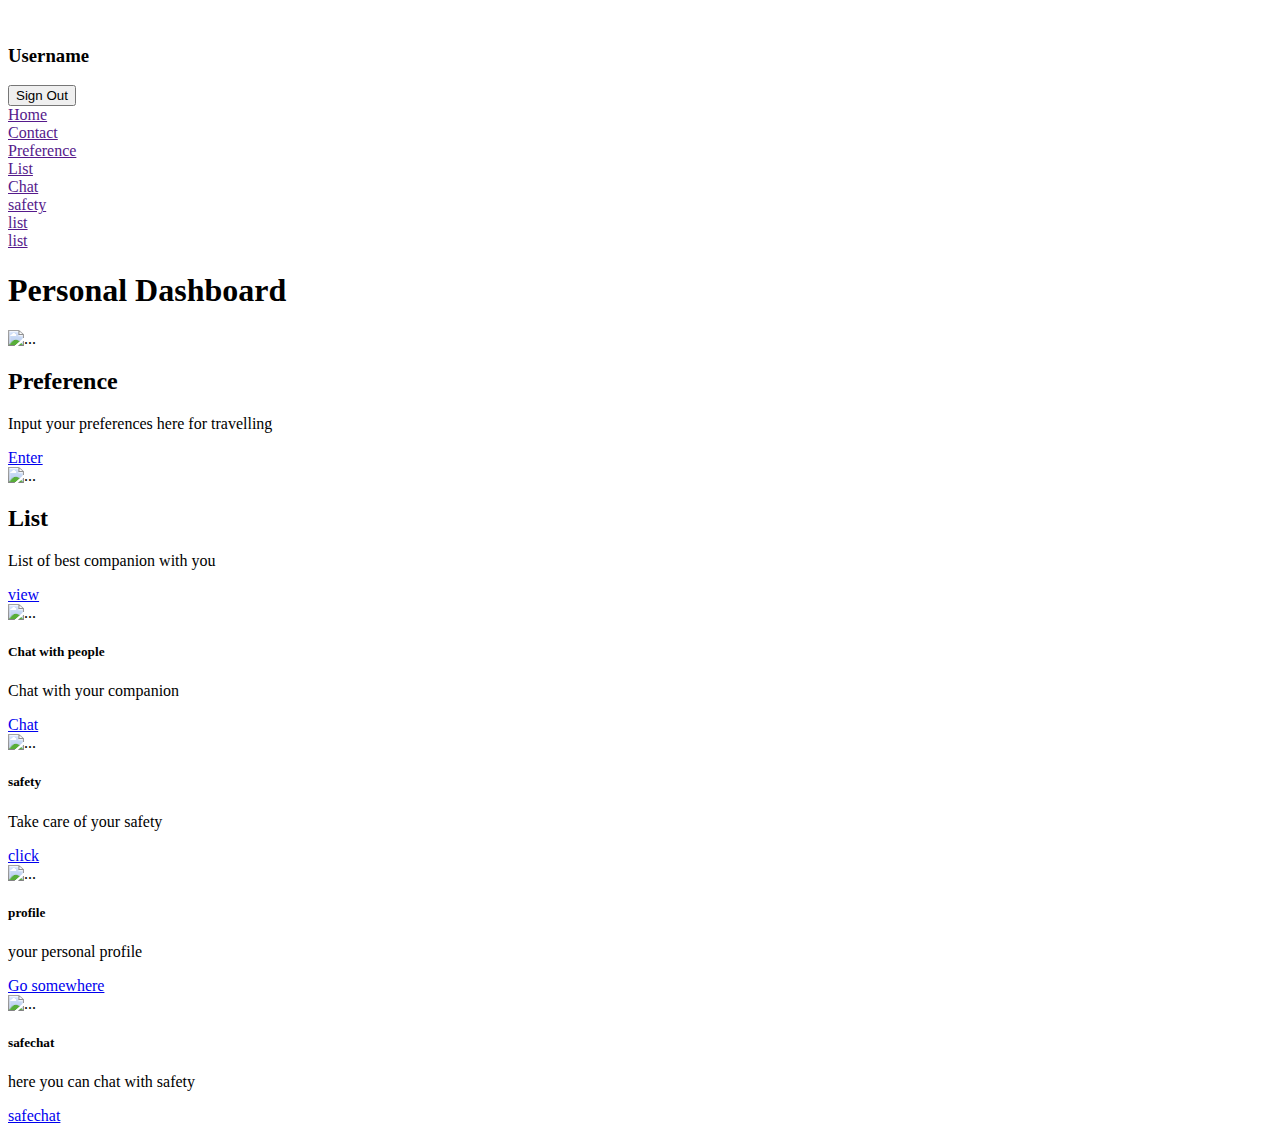
==== commit 166cbb35: "c" ====
--- a/templates/dashboard.html
+++ b/templates/dashboard.html
@@ -6,8 +6,8 @@
   <meta name="viewport" content="width=device-width, initial-scale=1.0">
   <title>Dashboard</title>
   <link href="https://cdn.jsdelivr.net/npm/bootstrap@5.2.0/dist/css/bootstrap.min.css" rel="stylesheet" integrity="sha384-gH2yIJqKdNHPEq0n4Mqa/HGKIhSkIHeL5AyhkYV8i59U5AR6csBvApHHNl/vI1Bx" crossorigin="anonymous">
-  <link rel="stylesheet" href="../static/dashboardstyle.css">
-  <link rel="stylesheet" href="../static/style.css">
+  <link rel="stylesheet" href="dashboardstyle.css">
+  <link rel="stylesheet" href="style.css">
   <style>
     .navbar{
       position: relative;
@@ -37,7 +37,7 @@
 </nav> -->
 <div class="side">
   <div class="sidebar">
-    <div class="icon"><img src="../static/img8.jpeg" alt=""></div>
+    <div class="icon"><img src="img8.jpeg" alt=""></div>
     <h3 class="username">Username</h3>
     <button class="signoutbtn">Sign Out</button>
     <a href=""><div class="bar">Home</div></a>
@@ -55,7 +55,7 @@
     <div><bold><h1> Personal Dashboard</h1></bold></div>
     <div class="row">
       <div class="col"><div class="card"   >
-        <img src="../static/img7.jpeg" class="card-img-top" alt="...">
+        <img src="img7.jpeg" class="card-img-top" alt="...">
         <div class="card-body">
           <h2 class="card-title">Preference</h2>
            <p>Input your preferences here for travelling</p>
@@ -63,7 +63,7 @@
         </div>
       </div></div>
       <div class="col"><div class="card" >
-        <img src="../static/img2.jpeg" class="card-img-top" alt="...">
+        <img src="img2.jpeg" class="card-img-top" alt="...">
         <div class="card-body">
           <h2 class="card-title">List</h2>
            <p>List of best companion with you</p>
@@ -71,7 +71,7 @@
         </div>
       </div></div>
       <div class="col"><div class="card"   >
-        <img src="../static/chat.png" class="card-img-top" alt="...">
+        <img src="chat.png" class="card-img-top" alt="...">
         <div class="card-body">
           <h5 class="card-title">Chat with people</h5>
            <p>Chat with your companion</p>
@@ -81,7 +81,7 @@
     </div>
     <div class="row">
       <div class="col"><div class="card"   >
-        <img src="../static/img3.jpeg" class="card-img-top" alt="...">
+        <img src="img3.jpeg" class="card-img-top" alt="...">
         <div class="card-body">
           <h5 class="card-title">safety</h5>
            <p>Take care of your safety</p>
@@ -89,7 +89,7 @@
         </div>
       </div></div>
       <div class="col"><div class="card"   >
-        <img src="../static/img4.jpeg" class="card-img-top" alt="...">
+        <img src="img4.jpeg" class="card-img-top" alt="...">
         <div class="card-body">
           <h5 class="card-title">profile</h5>
            <p>your personal profile</p>
@@ -97,7 +97,7 @@
         </div>
       </div></div>
       <div class="col"><div class="card"   >
-        <img src="../static/img6.jpeg" class="card-img-top" alt="...">
+        <img src="img6.jpeg" class="card-img-top" alt="...">
         <div class="card-body">
           <h5 class="card-title">safechat</h5>
            <p>here you can chat with safety</p>
